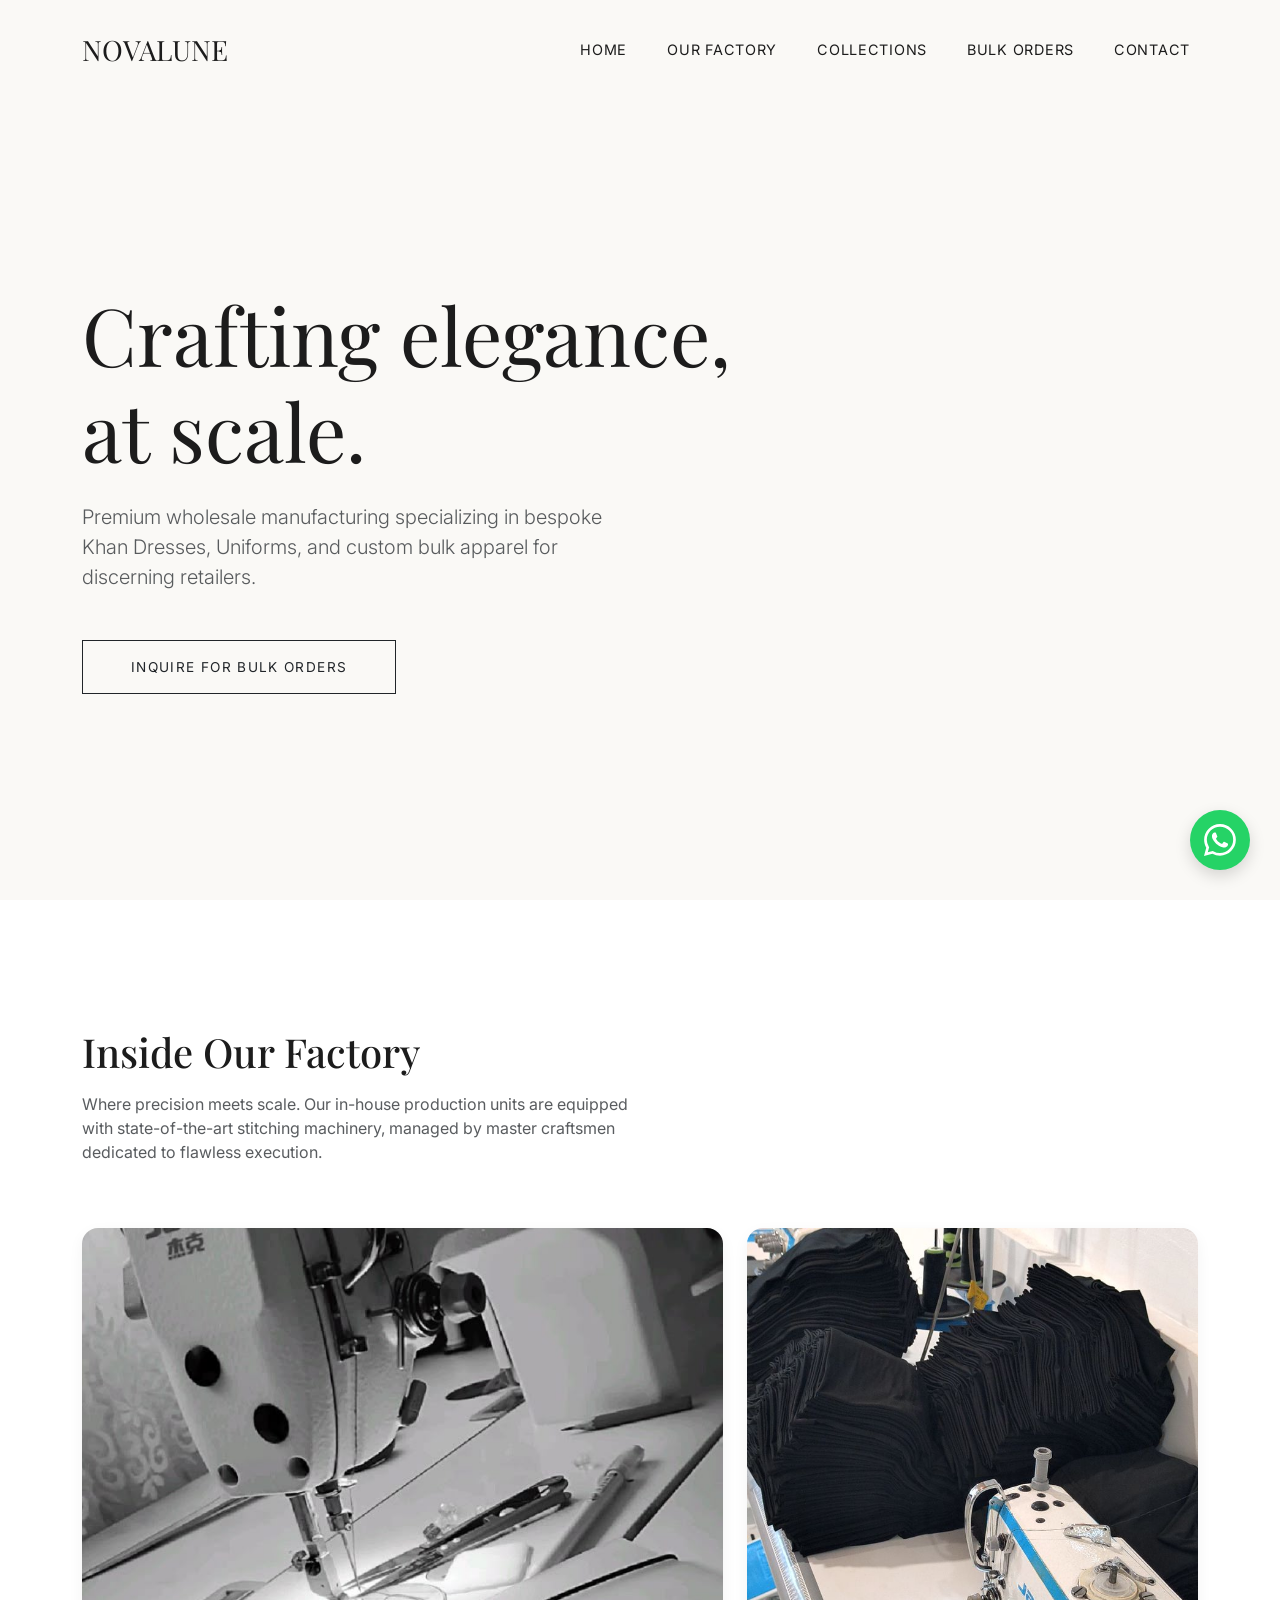
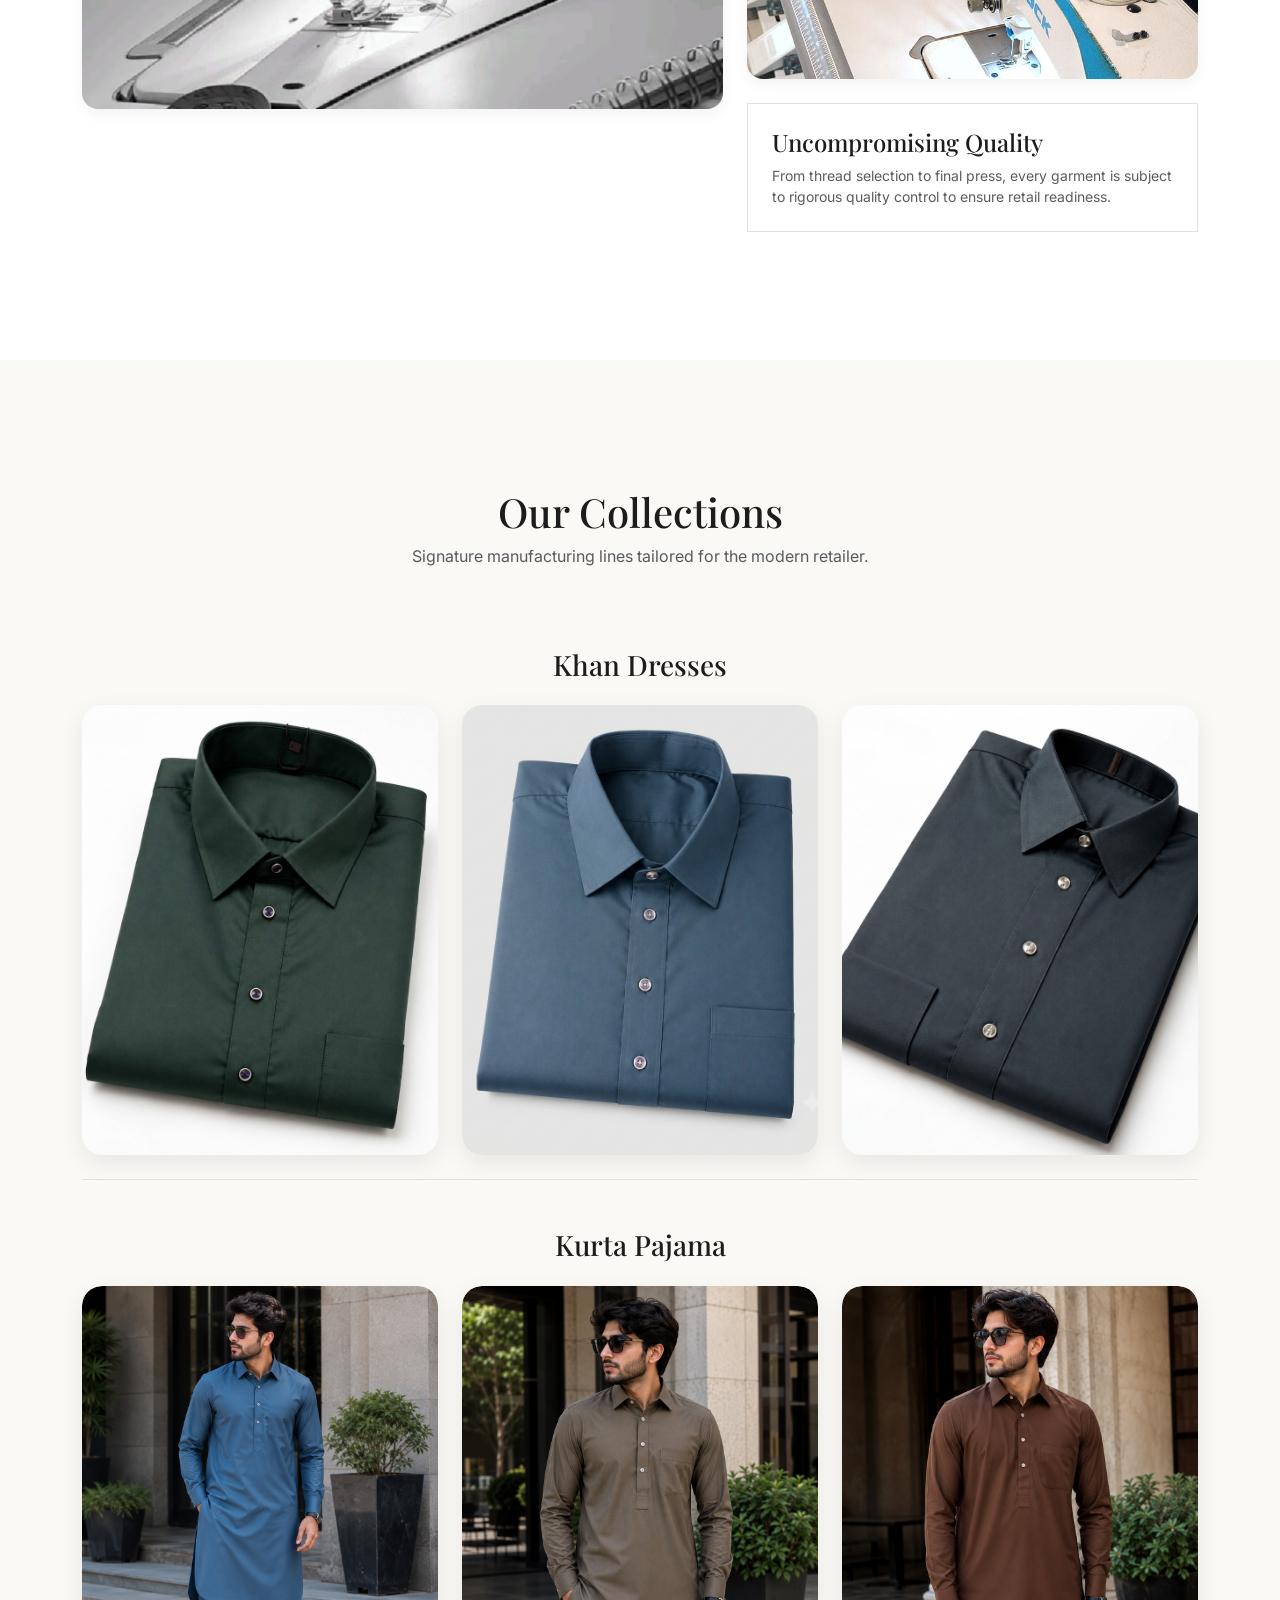
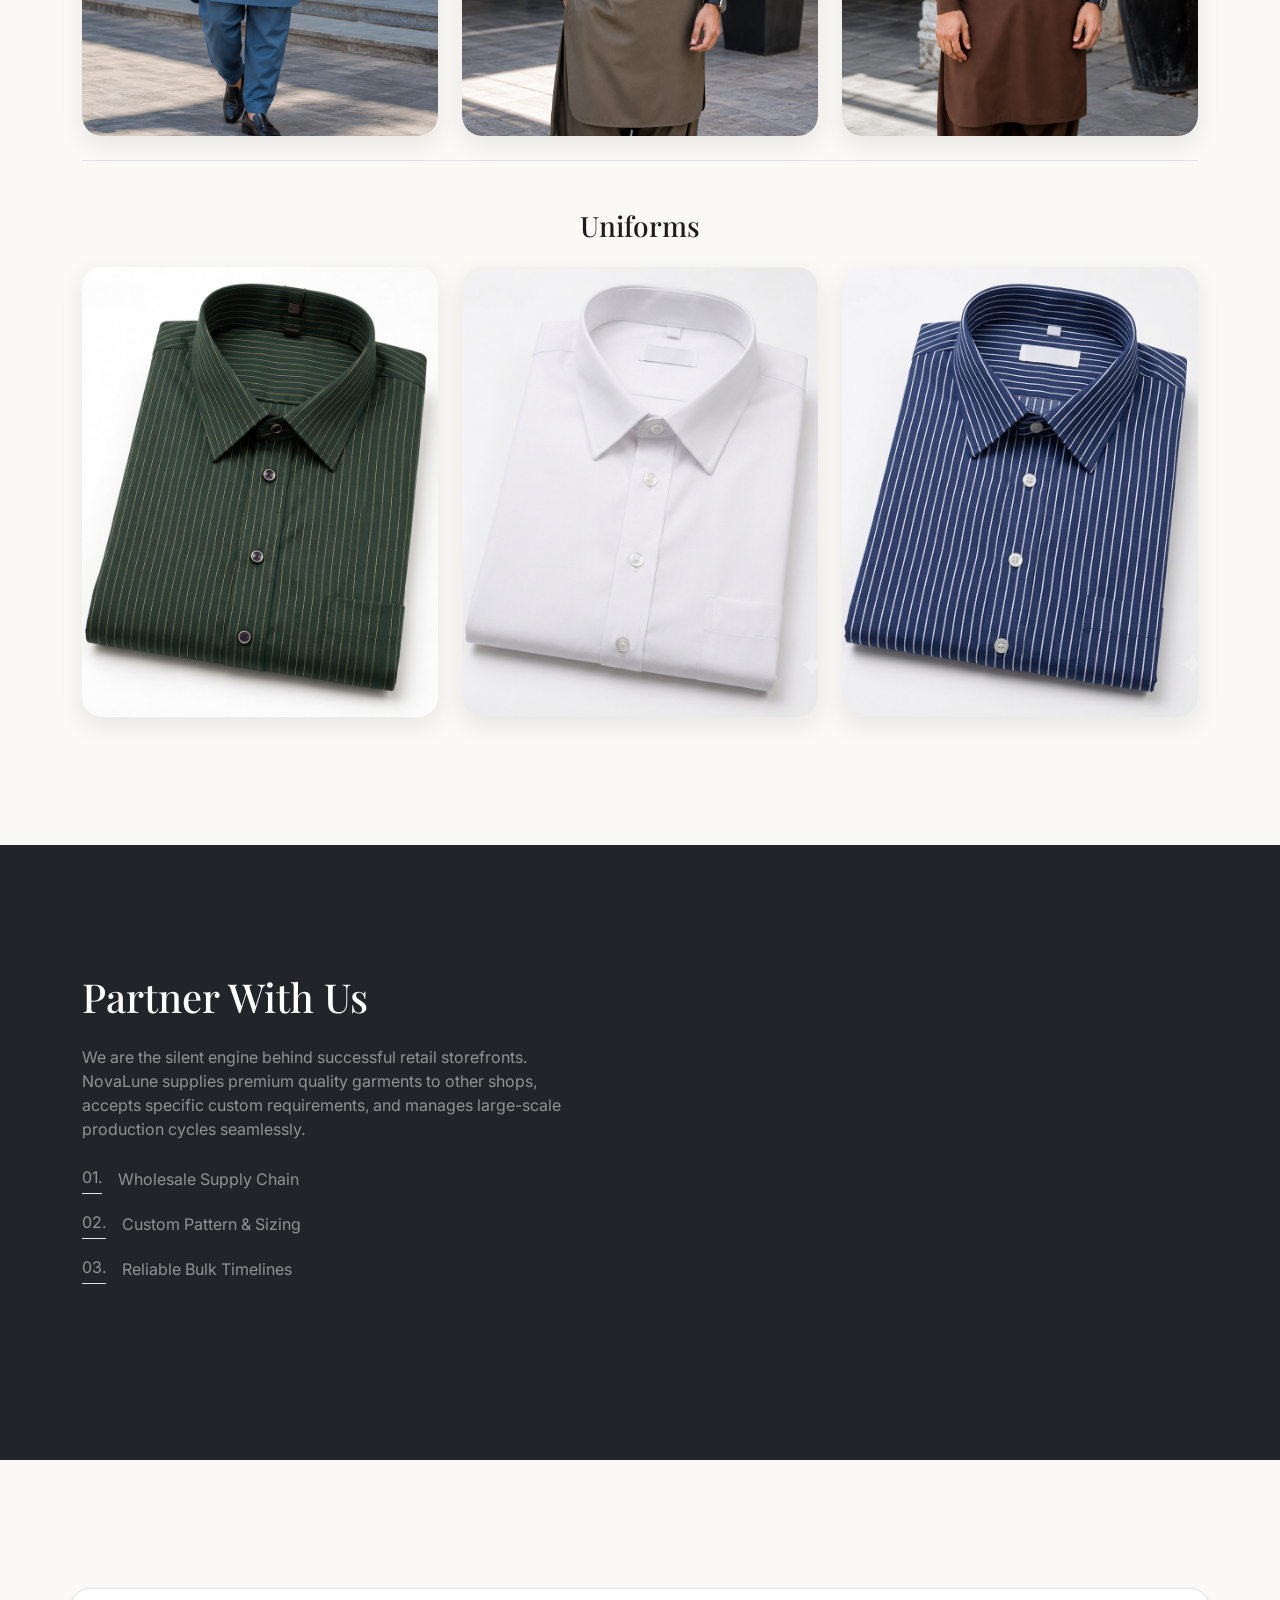
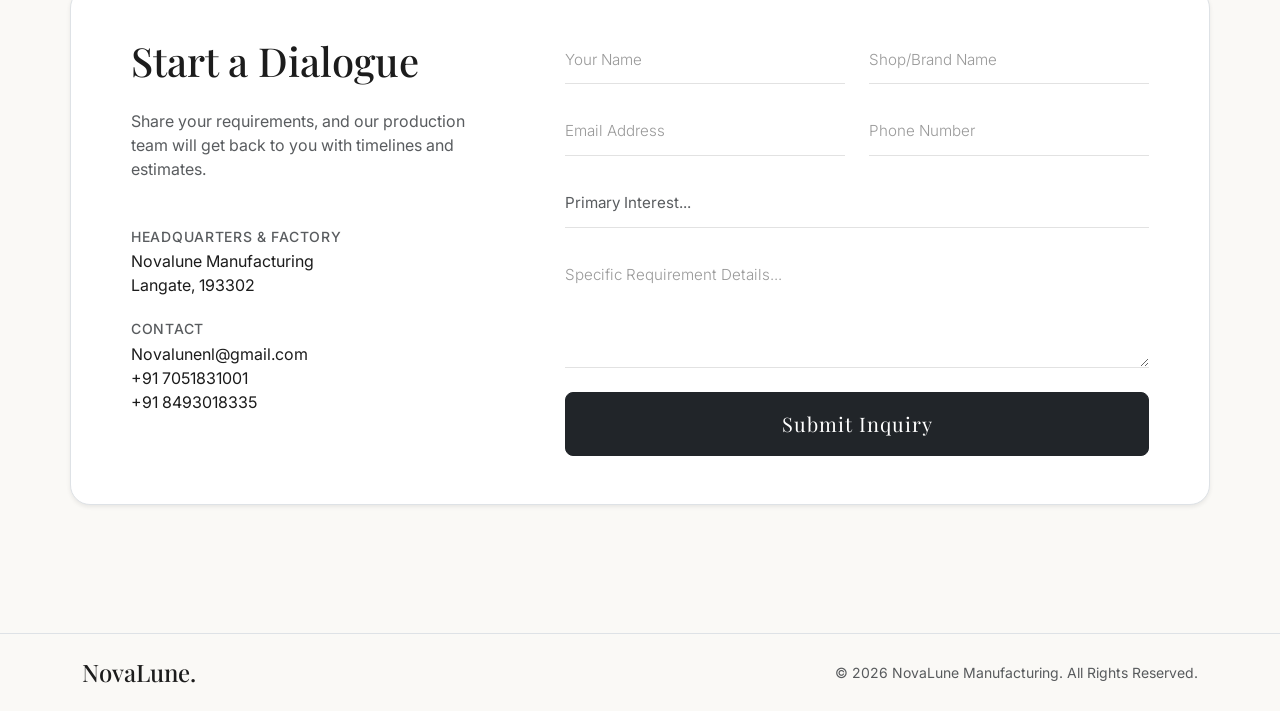
==== index.html @ 33d099e0 "novalune" ====
<!DOCTYPE html>
<html lang="en">
<head>
    <meta charset="UTF-8">
    <meta name="viewport" content="width=device-width, initial-scale=1.0">
    <title>NovaLune | Premium Wholesale Manufacturers</title>
    
    <!-- Google Fonts -->
    <link rel="preconnect" href="https://fonts.googleapis.com">
    <link rel="preconnect" href="https://fonts.gstatic.com" crossorigin>
    <link href="https://fonts.googleapis.com/css2?family=Inter:wght@300;400;500&family=Playfair+Display:ital,wght@0,400;0,600;1,400&display=swap" rel="stylesheet">
    
    <!-- Bootstrap 5 CSS -->
    <link href="https://cdn.jsdelivr.net/npm/bootstrap@5.3.2/dist/css/bootstrap.min.css" rel="stylesheet">
    
    <!-- Custom CSS -->
    <link rel="stylesheet" href="style.css">
</head>
<body data-bs-spy="scroll" data-bs-target="#mainNav" data-bs-offset="70">

    <!-- Navigation -->
    <nav id="mainNav" class="navbar navbar-expand-lg fixed-top transition-all">
        <div class="container">
            <a class="navbar-brand brand-font" href="#home">NOVALUNE</a>
            <button class="navbar-toggler border-0" type="button" data-bs-toggle="collapse" data-bs-target="#navbarContent" aria-controls="navbarContent" aria-expanded="false" aria-label="Toggle navigation">
                <span class="navbar-toggler-icon"></span>
            </button>
            <div class="collapse navbar-collapse" id="navbarContent">
                <ul class="navbar-nav ms-auto mb-2 mb-lg-0 nav-text">
                    <li class="nav-item"><a class="nav-link" href="#home">Home</a></li>
                    <li class="nav-item"><a class="nav-link" href="#factory">Our Factory</a></li>
                    <li class="nav-item"><a class="nav-link" href="#collections">Collections</a></li>
                    <li class="nav-item"><a class="nav-link" href="#b2b">Bulk Orders</a></li>
                    <li class="nav-item"><a class="nav-link" href="#contact">Contact</a></li>
                </ul>
            </div>
        </div>
    </nav>

    <!-- Hero Section -->
    <section id="home" class="hero-section d-flex align-items-center">
        <div class="container text-center text-md-start">
            <div class="row">
                <div class="col-lg-8 fade-in-up">
                    <h1 class="display-1 brand-font mb-4">Crafting elegance,<br>at scale.</h1>
                    <p class="lead mb-5 text-muted col-md-9">Premium wholesale manufacturing specializing in bespoke Khan Dresses, Uniforms, and custom bulk apparel for discerning retailers.</p>
                    <a href="#contact" class="btn btn-outline-dark btn-custom px-5 py-3 rounded-0">Inquire for Bulk Orders</a>
                </div>
            </div>
        </div>
    </section>

    <!-- Factory & Infrastructure -->
    <section id="factory" class="py-section bg-light-soft">
        <div class="container">
            <div class="row mb-5">
                <div class="col-lg-6">
                    <h2 class="brand-font h1">Inside Our Factory</h2>
                    <p class="text-muted mt-3">Where precision meets scale. Our in-house production units are equipped with state-of-the-art stitching machinery, managed by master craftsmen dedicated to flawless execution.</p>
                </div>
            </div>
            <div class="row g-4">
                <div class="col-md-7">
                    <div class="img-wrapper ratio ratio-4x3">
                        <img src="/images/mach2.jpg" alt="Stitching Machines">
                    </div>
                </div>
                <div class="col-md-5 d-flex flex-column justify-content-between">
                    <div class="img-wrapper ratio ratio-1x1 mb-4">
                        <img src="/images/mach3.jpg" alt="Fabric Details">
                    </div>
                    <div class="p-4 border">
                        <h4 class="brand-font">Uncompromising Quality</h4>
                        <p class="small text-muted mb-0">From thread selection to final press, every garment is subject to rigorous quality control to ensure retail readiness.</p>
                    </div>
                </div>
            </div>
        </div>
    </section>

    <!-- Collections Showcase -->
 <!-- Collections Showcase -->
    <section id="collections" class="py-section">
        <div class="container">
            <div class="text-center mb-5 pb-3">
                <h2 class="brand-font h1">Our Collections</h2>
                <p class="text-muted">Signature manufacturing lines tailored for the modern retailer.</p>
            </div>

            <!-- ==========================================
                 CATEGORY 1: KHAN DRESSES
                 ========================================== -->
            <div class="collection-category mb-5 pb-4 border-bottom">
                <h3 class="brand-font text-center mb-4">Khan Dresses</h3>
                
                <!-- DESKTOP VIEW -->
                <div class="row g-4 d-none d-md-flex">
                    <div class="col-lg-4 col-md-4">
                        <div class="collection-card position-relative">
                            <img src="images/coll1.jpg" class="img-fluid w-100" alt="Khan Dress 1">
                        </div>
                    </div>
                    <div class="col-lg-4 col-md-4">
                        <div class="collection-card position-relative">
                            <img src="images/coll2.jpg" class="img-fluid w-100" alt="Khan Dress 2">
                        </div>
                    </div>
                    <div class="col-lg-4 col-md-4">
                        <div class="collection-card position-relative">
                            <img src="images/coll3.jpg" class="img-fluid w-100" alt="Khan Dress 3">
                        </div>
                    </div>
                </div>

                <!-- MOBILE VIEW SLIDER (Unique ID: khanSlider) -->
                <div id="khanSlider" class="carousel slide d-md-none" data-bs-ride="carousel">
                    <div class="carousel-inner pb-4">
                        <div class="carousel-item active" data-bs-interval="3000">
                            <div class="collection-card position-relative mx-auto">
                                <img src="images/coll1.jpg" class="img-fluid w-100" alt="Khan Dress 1">
                            </div>
                        </div>
                        <div class="carousel-item" data-bs-interval="3000">
                            <div class="collection-card position-relative mx-auto">
                                <img src="images/coll2.jpg" class="img-fluid w-100" alt="Khan Dress 2">
                            </div>
                        </div>
                        <div class="carousel-item" data-bs-interval="3000">
                            <div class="collection-card position-relative mx-auto">
                                <img src="images/coll3.jpg" class="img-fluid w-100" alt="Khan Dress 3">
                            </div>
                        </div>
                    </div>
                    <button class="carousel-control-prev" type="button" data-bs-target="#khanSlider" data-bs-slide="prev">
                        <span class="carousel-control-prev-icon" aria-hidden="true" style="filter: invert(1);"></span>
                    </button>
                    <button class="carousel-control-next" type="button" data-bs-target="#khanSlider" data-bs-slide="next">
                        <span class="carousel-control-next-icon" aria-hidden="true" style="filter: invert(1);"></span>
                    </button>
                </div>
            </div>

            <!-- ==========================================
                 CATEGORY 2: KURTA PAJAMA
                 ========================================== -->
            <div class="collection-category mb-5 pb-4 border-bottom">
                <h3 class="brand-font text-center mb-4">Kurta Pajama</h3>
                
                <!-- DESKTOP VIEW -->
                <div class="row g-4 d-none d-md-flex">
                    <div class="col-lg-4 col-md-4">
                        <div class="collection-card position-relative">
                            <img src="images/paj1.jpg" class="img-fluid w-100" alt="Kurta Pajama 1">
                        </div>
                    </div>
                    <div class="col-lg-4 col-md-4">
                        <div class="collection-card position-relative">
                            <img src="images/paj2.jpg" class="img-fluid w-100" alt="Kurta Pajama 2">
                        </div>
                    </div>
                    <div class="col-lg-4 col-md-4">
                        <div class="collection-card position-relative">
                            <img src="images/paj3.jpg" class="img-fluid w-100" alt="Kurta Pajama 3">
                        </div>
                    </div>
                </div>

                <!-- MOBILE VIEW SLIDER (Unique ID: pajamaSlider) -->
                <div id="pajamaSlider" class="carousel slide d-md-none" data-bs-ride="carousel">
                    <div class="carousel-inner pb-4">
                        <div class="carousel-item active" data-bs-interval="3000">
                            <div class="collection-card position-relative mx-auto">
                                <img src="images/paj1.jpg" class="img-fluid w-100" alt="Kurta Pajama 1">
                            </div>
                        </div>
                        <div class="carousel-item" data-bs-interval="3000">
                            <div class="collection-card position-relative mx-auto">
                                <img src="images/paj2.jpg" class="img-fluid w-100" alt="Kurta Pajama 2">
                            </div>
                        </div>
                        <div class="carousel-item" data-bs-interval="3000">
                            <div class="collection-card position-relative mx-auto">
                                <img src="images/paj3.jpg" class="img-fluid w-100" alt="Kurta Pajama 3">
                            </div>
                        </div>
                    </div>
                    <button class="carousel-control-prev" type="button" data-bs-target="#pajamaSlider" data-bs-slide="prev">
                        <span class="carousel-control-prev-icon" aria-hidden="true" style="filter: invert(1);"></span>
                    </button>
                    <button class="carousel-control-next" type="button" data-bs-target="#pajamaSlider" data-bs-slide="next">
                        <span class="carousel-control-next-icon" aria-hidden="true" style="filter: invert(1);"></span>
                    </button>
                </div>
            </div>

            <!-- ==========================================
                 CATEGORY 3: UNIFORMS
                 ========================================== -->
            <div class="collection-category">
                <h3 class="brand-font text-center mb-4">Uniforms</h3>
                
                <!-- DESKTOP VIEW -->
                <div class="row g-4 d-none d-md-flex">
                    <div class="col-lg-4 col-md-4">
                        <div class="collection-card position-relative">
                            <img src="images/uni1.jpg" class="img-fluid w-100" alt="Uniform 1">
                        </div>
                    </div>
                    <div class="col-lg-4 col-md-4">
                        <div class="collection-card position-relative">
                            <img src="images/uni2.jpg" class="img-fluid w-100" alt="Uniform 2">
                        </div>
                    </div>
                    <div class="col-lg-4 col-md-4">
                        <div class="collection-card position-relative">
                            <img src="images/uni3.jpg" class="img-fluid w-100" alt="Uniform 3">
                        </div>
                    </div>
                </div>

                <!-- MOBILE VIEW SLIDER (Unique ID: uniformSlider) -->
                <div id="uniformSlider" class="carousel slide d-md-none" data-bs-ride="carousel">
                    <div class="carousel-inner pb-4">
                        <div class="carousel-item active" data-bs-interval="3000">
                            <div class="collection-card position-relative mx-auto">
                                <img src="images/uni1.jpg" class="img-fluid w-100" alt="Uniform 1">
                            </div>
                        </div>
                        <div class="carousel-item" data-bs-interval="3000">
                            <div class="collection-card position-relative mx-auto">
                                <img src="images/uni2.jpg" class="img-fluid w-100" alt="Uniform 2">
                            </div>
                        </div>
                        <div class="carousel-item" data-bs-interval="3000">
                            <div class="collection-card position-relative mx-auto">
                                <img src="images/uni3.jpg" class="img-fluid w-100" alt="Uniform 3">
                            </div>
                        </div>
                    </div>
                    <button class="carousel-control-prev" type="button" data-bs-target="#uniformSlider" data-bs-slide="prev">
                        <span class="carousel-control-prev-icon" aria-hidden="true" style="filter: invert(1);"></span>
                    </button>
                    <button class="carousel-control-next" type="button" data-bs-target="#uniformSlider" data-bs-slide="next">
                        <span class="carousel-control-next-icon" aria-hidden="true" style="filter: invert(1);"></span>
                    </button>
                </div>
            </div>

        </div>
    </section>
    <!-- B2B Feature -->
    <section id="b2b" class="py-section bg-dark text-white">
        <div class="container">
            <div class="row align-items-center">
                <div class="col-lg-6 mb-4 mb-lg-0 pe-lg-5">
                    <h2 class="brand-font h1 mb-4">Partner With Us</h2>
                    <p class="mb-4 text-white-50 font-weight-light">We are the silent engine behind successful retail storefronts. NovaLune supplies premium quality garments to other shops, accepts specific custom requirements, and manages large-scale production cycles seamlessly.</p>
                    <ul class="list-unstyled mb-5 text-white-50">
                        <li class="mb-3 d-flex align-items-center"><span class="me-3 border-bottom pb-1">01.</span> Wholesale Supply Chain</li>
                        <li class="mb-3 d-flex align-items-center"><span class="me-3 border-bottom pb-1">02.</span> Custom Pattern & Sizing</li>
                        <li class="mb-3 d-flex align-items-center"><span class="me-3 border-bottom pb-1">03.</span> Reliable Bulk Timelines</li>
                    </ul>
                </div>
             
            </div>
        </div>
    </section>

    <!-- Contact & Form Section -->
   <section id="contact" class="py-section">
        <div class="container">
            <div class="row border p-4 p-md-5 bg-white shadow-sm" style="border-radius: 20px;">
                <div class="col-lg-5 mb-5 mb-lg-0 pe-lg-5">
                    <h2 class="brand-font h1 mb-4">Start a Dialogue</h2>
                    <p class="text-muted mb-5">Share your requirements, and our production team will get back to you with timelines and estimates.</p>
                    
                    <div class="mb-4">
                        <h6 class="text-uppercase tracking-wide text-muted mb-1 small">Headquarters & Factory</h6>
                        <p>Novalune Manufacturing<br>Langate, 193302</p>
                    </div>
                    <div>
                        <h6 class="text-uppercase tracking-wide text-muted mb-1 small">Contact</h6>
                        <p>Novalunenl@gmail.com<br>+91 7051831001 <br>+91 8493018335</p>
                    </div>
                </div>
                
                <div class="col-lg-7">
                    <form action="https://formspree.io/f/xkoleppn" method="POST" id="inquiryForm" class="editorial-form">
                        <div class="row g-4">
                            <div class="col-md-6">
                                <input type="text" name="contact_name" class="form-control minimal-input" placeholder="Your Name" required>
                            </div>
                            <div class="col-md-6">
                                <input type="text" name="shop_name" class="form-control minimal-input" placeholder="Shop/Brand Name" required>
                            </div>
                            <div class="col-md-6">
                                <input type="email" name="email" class="form-control minimal-input" placeholder="Email Address" required>
                            </div>
                            <div class="col-md-6">
                                <input type="tel" name="phone" class="form-control minimal-input" placeholder="Phone Number" required>
                            </div>
                            <div class="col-12">
                                <select name="interest_category" class="form-control minimal-input text-muted" required>
                                    <option value="" disabled selected>Primary Interest...</option>
                                    <option value="khan_dresses">Khan Dresses</option>
                                    <option value="uniforms">Uniforms</option>
                                    <option value="custom_bulk">Custom Bulk Orders</option>
                                </select>
                            </div>
                            <div class="col-12">
                                <textarea name="requirement_details" class="form-control minimal-input" rows="4" placeholder="Specific Requirement Details..." required></textarea>
                            </div>
                            <div class="col-12 mt-4">
                                <button type="submit" class="btn btn-dark w-100 py-3 rounded-0 brand-font fs-5 tracking-wide" style="border-radius: 8px !important;">Submit Inquiry</button>
                            </div>
                        </div>
                    </form>
                </div>
            </div>
        </div>
    </section>
    <!-- Footer -->
    <footer class="py-4 border-top">
        <div class="container text-center d-flex flex-column flex-md-row justify-content-between align-items-center">
            <span class="brand-font h4 mb-0">NovaLune.</span>
            <small class="text-muted mt-3 mt-md-0">&copy; 2026 NovaLune Manufacturing. All Rights Reserved.</small>
        </div>
    </footer>

    <!-- Bootstrap & JS -->
    <script src="https://cdn.jsdelivr.net/npm/bootstrap@5.3.2/dist/js/bootstrap.bundle.min.js"></script>
    <script src="script.js"></script>
    <!-- Floating WhatsApp Button -->
    <a href="https://wa.me/917051831001?text=Hello%20NovaLune!%20I%20have%20an%20inquiry%20regarding%20bulk%20orders." class="whatsapp-float" target="_blank" rel="noopener noreferrer" aria-label="Chat on WhatsApp">
        <!-- SVG Code for WhatsApp Icon -->
        <svg xmlns="http://www.w3.org/2000/svg" width="32" height="32" fill="currentColor" viewBox="0 0 16 16">
            <path d="M13.601 2.326A7.85 7.85 0 0 0 7.994 0C3.627 0 .068 3.558.064 7.926c0 1.399.366 2.76 1.057 3.965L0 16l4.204-1.102a7.9 7.9 0 0 0 3.79.965h.004c4.368 0 7.926-3.558 7.93-7.93A7.9 7.9 0 0 0 13.6 2.326zM7.994 14.521a6.6 6.6 0 0 1-3.356-.92l-.24-.144-2.494.654.666-2.433-.156-.251a6.56 6.56 0 0 1-1.007-3.505c0-3.626 2.957-6.584 6.591-6.584a6.56 6.56 0 0 1 4.66 1.931 6.56 6.56 0 0 1 1.928 4.66c-.004 3.639-2.961 6.592-6.592 6.592m3.615-4.934c-.197-.099-1.17-.578-1.353-.646-.182-.065-.315-.099-.445.099-.133.197-.513.646-.627.775-.114.133-.232.148-.43.05-.197-.1-.836-.308-1.592-.985-.59-.525-.985-1.175-1.103-1.372-.114-.198-.011-.304.088-.403.087-.088.197-.232.296-.346.1-.114.133-.198.198-.33.065-.134.034-.248-.015-.347-.05-.099-.445-1.076-.612-1.47-.16-.389-.323-.335-.445-.34-.114-.007-.247-.007-.38-.007a.73.73 0 0 0-.529.247c-.182.198-.691.677-.691 1.654s.71 1.916.81 2.049c.098.133 1.394 2.132 3.383 2.992.47.205.84.326 1.129.418.475.152.904.129 1.246.08.38-.058 1.171-.48 1.338-.943.164-.464.164-.86.114-.943-.049-.084-.182-.133-.38-.232"/>
        </svg>
    </a>
</body>
</html>
---- style.css ----
/* Color Palette & Variables */
:root {
    --bg-primary: #FAF9F6; /* Soft off-white */
    --text-primary: #1C1C1C;
    --text-muted: #6B6B6B;
    --border-color: #E2E2E2;
}

/* Global Resets & Typography */
body {
    font-family: 'Inter', sans-serif;
    background-color: var(--bg-primary);
    color: var(--text-primary);
    -webkit-font-smoothing: antialiased;
}

.brand-font {
    font-family: 'Playfair Display', serif;
}

.py-section {
    padding-top: 8rem;
    padding-bottom: 8rem;
}

.bg-light-soft {
    background-color: #ffffff;
}

.tracking-wide {
    letter-spacing: 0.05em;
}

/* Navigation - Glassmorphism Effect */
.navbar {
    padding: 1.5rem 0;
    background: transparent;
    transition: all 0.4s ease-in-out;
}

.navbar.scrolled {
    background: rgba(250, 249, 246, 0.85);
    backdrop-filter: blur(12px);
    -webkit-backdrop-filter: blur(12px);
    padding: 1rem 0;
    border-bottom: 1px solid rgba(0,0,0,0.05);
}

.navbar-brand {
    font-size: 1.75rem;
    color: var(--text-primary) !important;
}

.nav-link {
    color: var(--text-primary) !important;
    font-size: 0.9rem;
    text-transform: uppercase;
    letter-spacing: 0.05em;
    margin-left: 1.5rem;
    transition: opacity 0.3s ease;
}

.nav-link:hover {
    opacity: 0.6;
}

/* Hero Section */
.hero-section {
    min-height: 100vh;
    padding-top: 80px;
    background: linear-gradient(rgba(250, 249, 246, 0.9), rgba(250, 249, 246, 0.9)), url('https://images.unsplash.com/photo-1441984904996-e0b6ba687e04?q=80&w=2000&auto=format&fit=crop') no-repeat center center;
    background-size: cover;
}

.btn-custom {
    border-width: 1px;
    text-transform: uppercase;
    letter-spacing: 0.1em;
    font-size: 0.85rem;
    transition: all 0.3s ease;
}

.btn-custom:hover {
    background-color: var(--text-primary);
    color: #fff;
}

/* Image Enhancements */
.img-wrapper {
    overflow: hidden;
}

.grayscale-hover {
    filter: grayscale(30%);
    transition: transform 0.8s ease, filter 0.8s ease;
}

.img-wrapper:hover .grayscale-hover {
    transform: scale(1.05);
    filter: grayscale(0%);
}

/* Collection Gallery */
.collection-card {
    height: 400px;
    cursor: pointer;
}

.collection-card img {
    height: 100%;
    object-fit: cover;
    transition: transform 0.6s ease;
}

.collection-overlay {
    position: absolute;
    top: 0;
    left: 0;
    right: 0;
    bottom: 0;
    background: rgba(28, 28, 28, 0.4);
    opacity: 0;
    transition: all 0.4s ease;
}

.collection-card:hover img {
    transform: scale(1.08);
}

.collection-card:hover .collection-overlay {
    opacity: 1;
    background: rgba(28, 28, 28, 0.7);
}

.collection-overlay h3 {
    transform: translateY(20px);
    transition: transform 0.4s ease;
}

.collection-card:hover h3 {
    transform: translateY(0);
}

/* Editorial Form Design */
.editorial-form .minimal-input {
    background: transparent;
    border: none;
    border-bottom: 1px solid var(--border-color);
    border-radius: 0;
    padding: 0.75rem 0;
    font-size: 0.95rem;
    box-shadow: none !important;
    transition: border-color 0.3s ease;
}

.editorial-form .minimal-input:focus {
    border-color: var(--text-primary);
}

.editorial-form .minimal-input::placeholder {
    color: #999;
    font-weight: 300;
}

/* Responsive Fixes */
@media (max-width: 991px) {
    .navbar { background: var(--bg-primary); }
    .nav-link { margin-left: 0; padding: 0.75rem 0; }
    .hero-section h1 { font-size: 3rem; }
}
/* =========================================
   STYLISH IMAGE BOXES & BORDER RADIUS
   ========================================= */

/* Collections Card Styling */
.collection-card {
    border-radius: 20px !important; /* Premium rounded edges */
    overflow: hidden;
    box-shadow: 0 8px 24px rgba(0,0,0,0.08); /* Soft shadow */
    height: 450px; /* Fixed height so all images look identical */
}

.collection-card img {
    height: 100%;
    width: 100%;
    object-fit: cover; /* Ensures image doesn't stretch, it crops beautifully */
    border-radius: 20px !important;
}

.collection-overlay {
    border-radius: 20px !important;
}

/* B2B / Partner With Us Image Fix */
#b2b img {
    border-radius: 20px;
    height: 450px; /* Restrict height so it matches collection boxes */
    width: 100%;
    object-fit: cover; /* Prevents awkward stretching */
    box-shadow: 0 10px 30px rgba(0,0,0,0.4); /* Deep shadow for dark background */
}

/* =========================================
   MOBILE RESPONSIVENESS ADJUSTMENTS
   ========================================= */
@media (max-width: 768px) {
    /* Make the images slightly smaller on mobile for better fit */
    .collection-card {
        height: 380px; 
        width: 90%; /* Leaves a small margin on sides */
    }
    
    #b2b img {
        height: 300px; /* Shorter on mobile so text is easily readable */
        margin-top: 2rem;
    }

    /* Fix Carousel Arrows placement */
    .carousel-control-prev {
        left: -15px;
    }
    .carousel-control-next {
        right: -15px;
    }
}
/* =========================================
   FACTORY IMAGES FIX (Prevent Shrinking)
   ========================================= */

#factory .img-wrapper {
    border-radius: 16px; /* Halka sa stylish curve */
    overflow: hidden;
    box-shadow: 0 5px 15px rgba(0,0,0,0.05); /* Soft shadow */
}

/* Yeh line image ko pichakne (squish) hone se rokegi */
#factory .img-wrapper img {
    object-fit: cover !important; 
    width: 100% !important;
    height: 100% !important;
}

/* Mobile par factory images ka size set karne ke liye */
@media (max-width: 768px) {
    #factory .ratio-4x3, 
    #factory .ratio-1x1 {
        --bs-aspect-ratio: 80% !important; /* Mobile par perfect height */
        margin-bottom: 15px; /* Dono images ke beech gap */
    }
}
/* =========================================
   FLOATING WHATSAPP BUTTON
   ========================================= */

.whatsapp-float {
    position: fixed;
    width: 60px;
    height: 60px;
    bottom: 30px;
    right: 30px;
    background-color: #25D366; /* WhatsApp Official Green */
    color: #FFF;
    border-radius: 50%; /* Perfect Circle */
    box-shadow: 0 6px 16px rgba(0,0,0,0.15); /* Soft premium shadow */
    z-index: 1000; /* Ensures it stays on top of everything */
    display: flex;
    align-items: center;
    justify-content: center;
    transition: transform 0.3s ease, box-shadow 0.3s ease, background-color 0.3s ease;
}

.whatsapp-float:hover {
    transform: scale(1.1) translateY(-5px); /* Bounces slightly up when hovered */
    box-shadow: 0 10px 20px rgba(37, 211, 102, 0.4); /* Glow effect */
    color: #FFF;
}

/* Mobile Adjustments */
@media (max-width: 768px) {
    .whatsapp-float {
        width: 55px;
        height: 55px;
        bottom: 20px;
        right: 20px;
    }
    
    .whatsapp-float svg {
        width: 28px;
        height: 28px;
    }
}
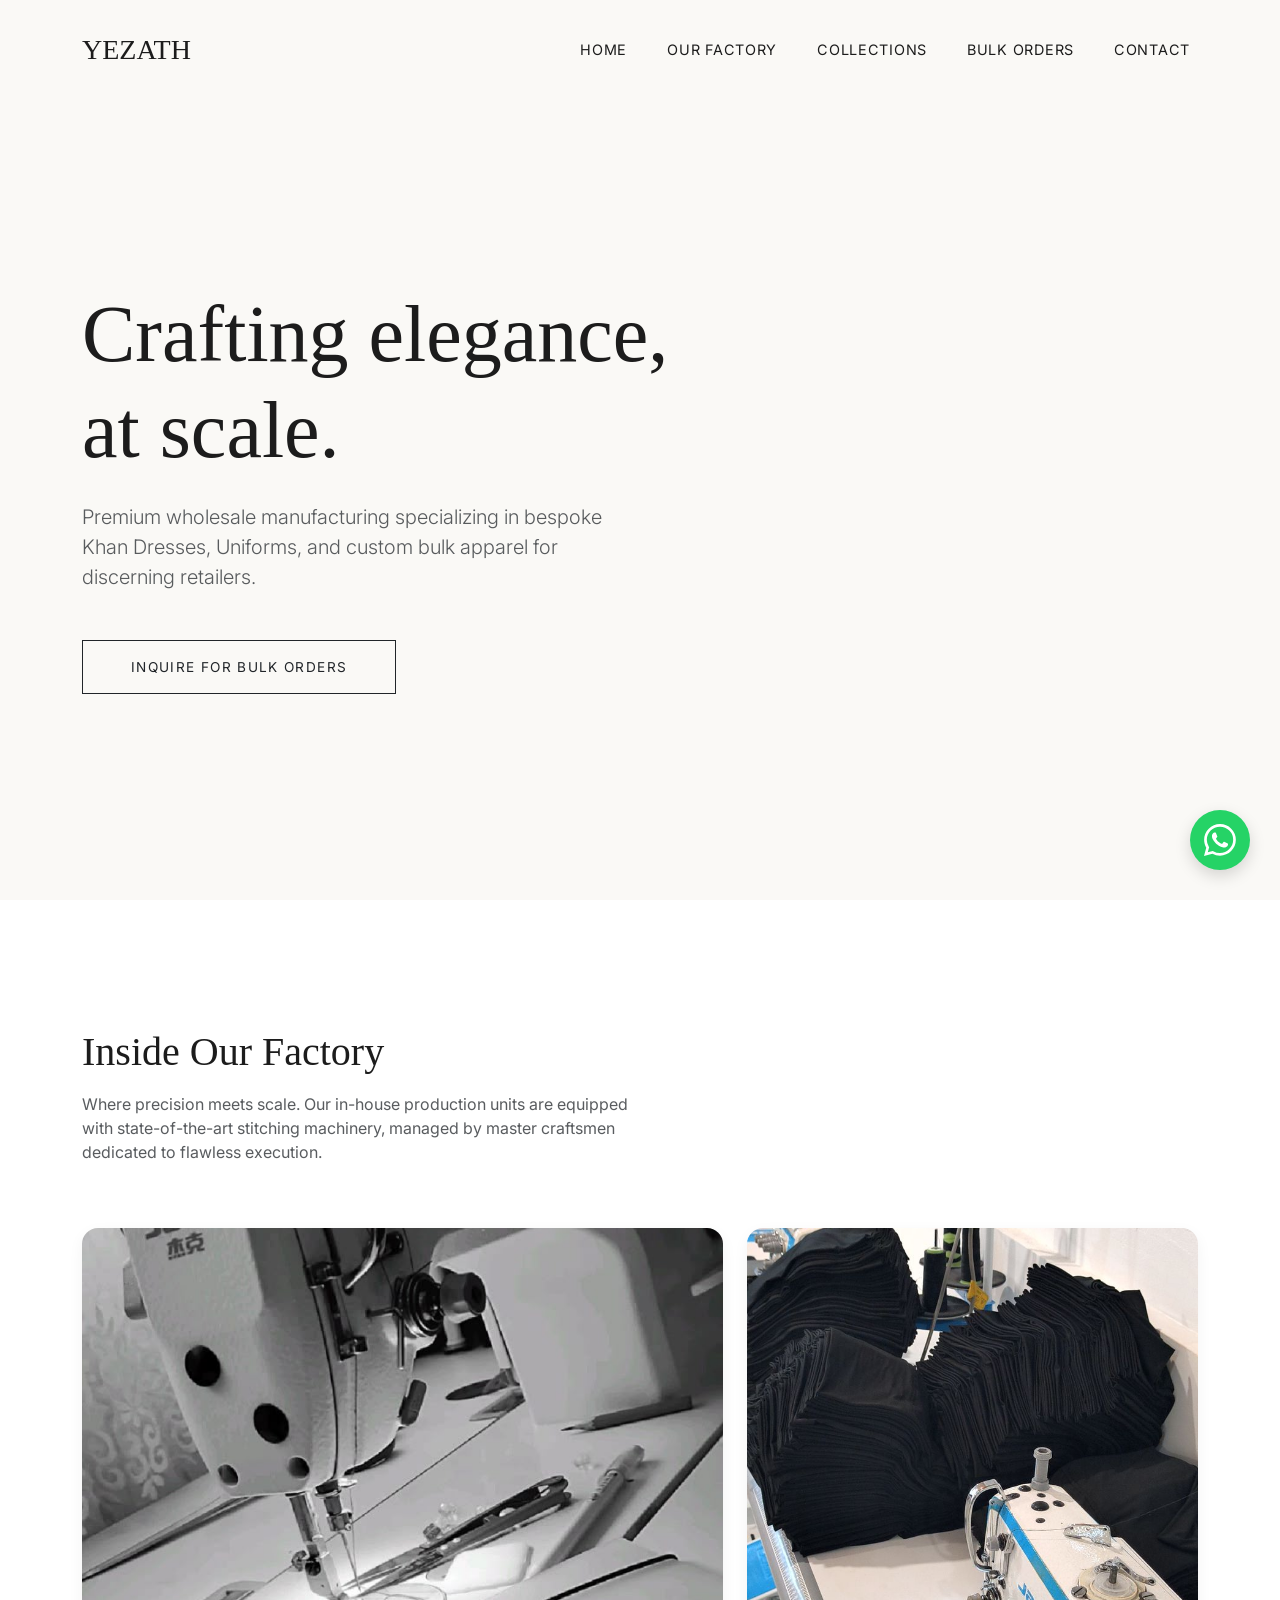
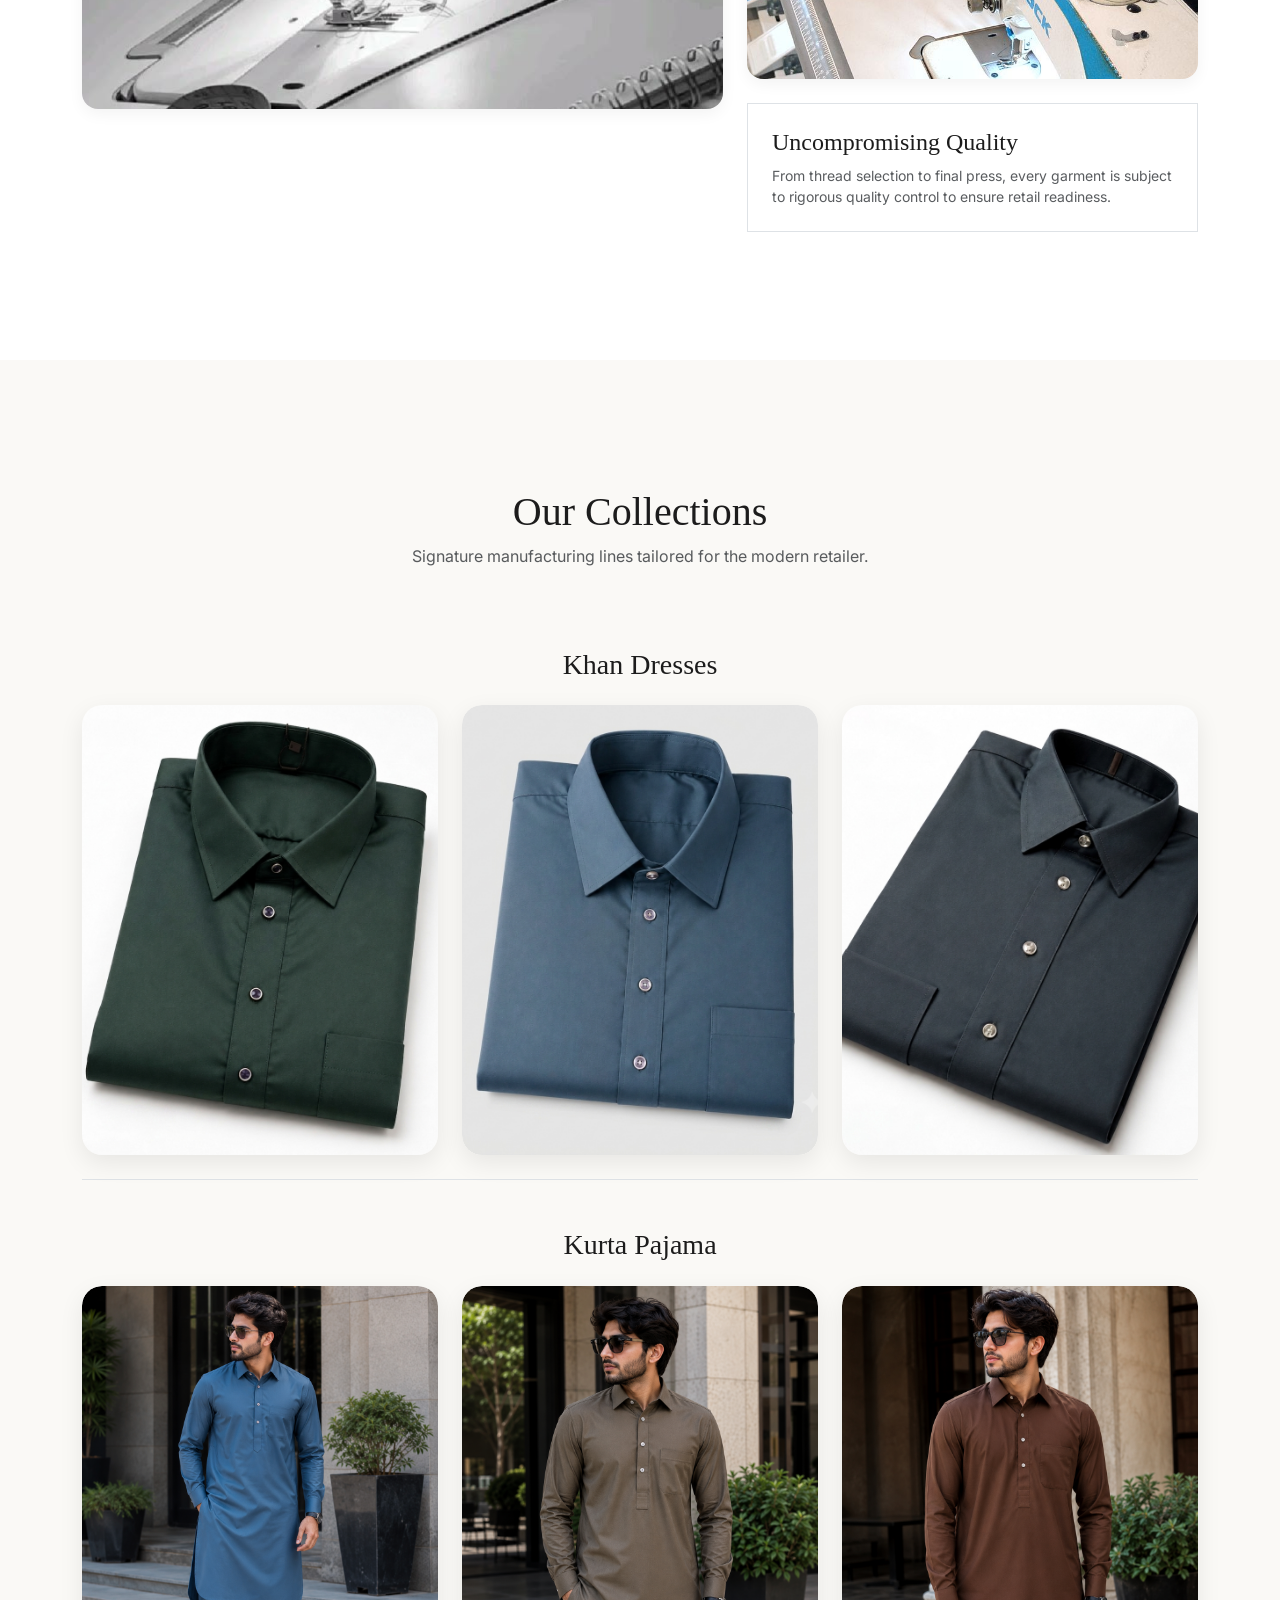
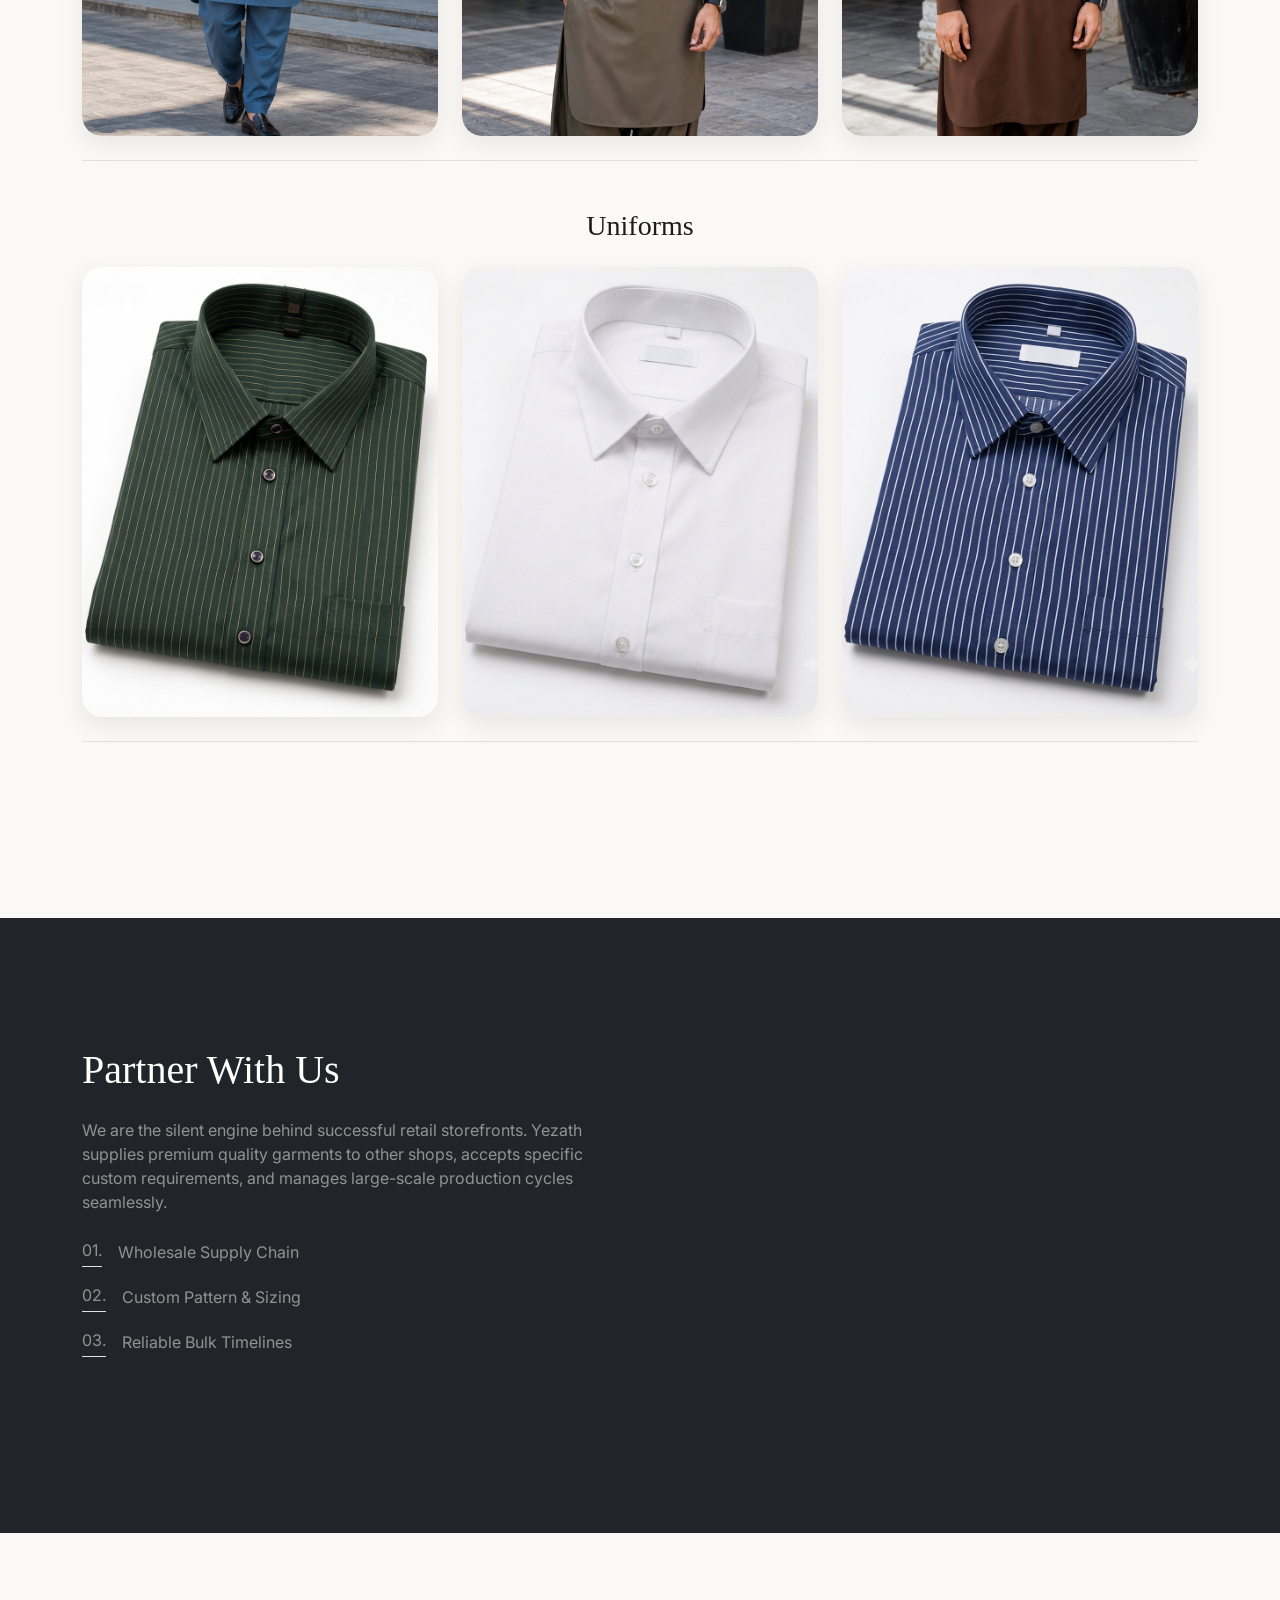
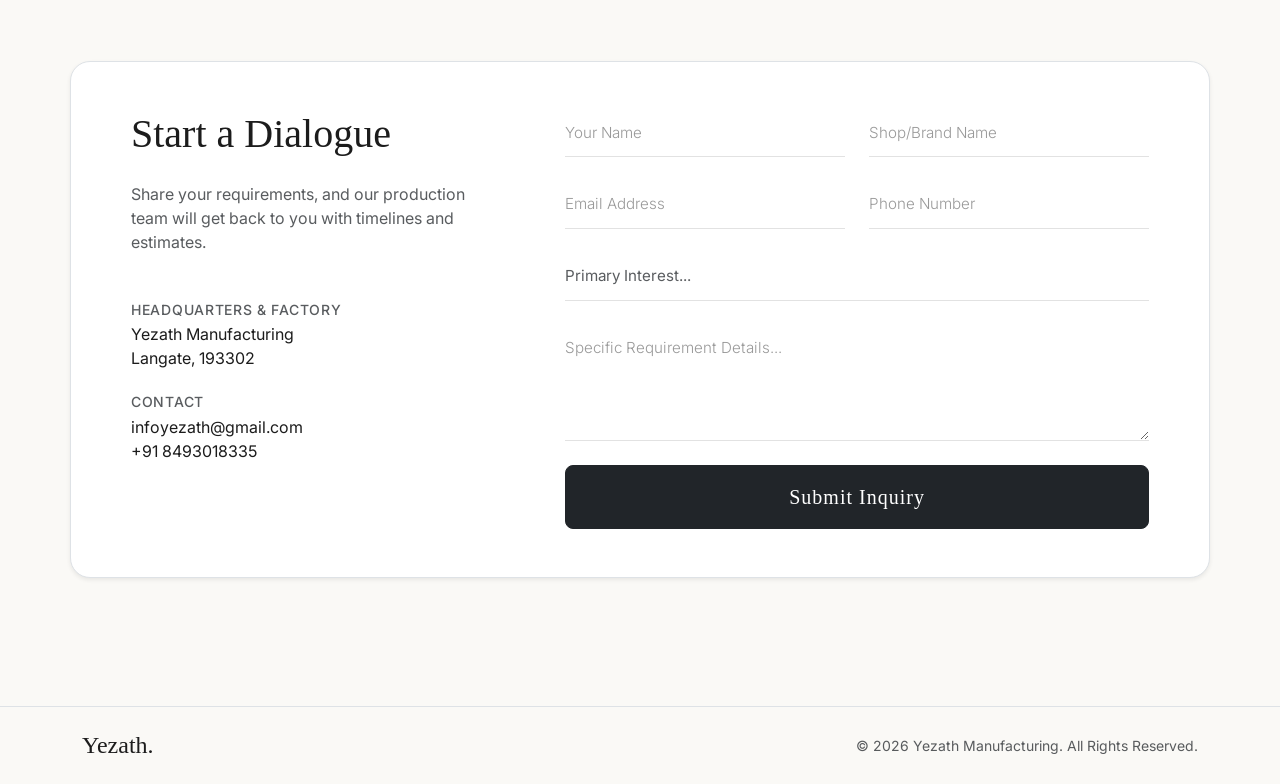
==== commit f82735ec: "Update index.html" ====
--- a/index.html
+++ b/index.html
@@ -3,26 +3,62 @@
 <head>
     <meta charset="UTF-8">
     <meta name="viewport" content="width=device-width, initial-scale=1.0">
-    <title>NovaLune | Premium Wholesale Manufacturers</title>
-    
-    <!-- Google Fonts -->
+    <title>Yezath | Apparel Manufacturer & Wholesale Supplier</title>
+    <meta name="description" content="Yezath is a B2B clothing manufacturer and wholesale supplier. We supply premium Khan Dresses, Kurta Pajama, and Uniforms directly to retail stores and brand outlets in Kashmir.">
+    <meta name="keywords" content="Wholesale clothing manufacturer, Khan Dress wholesale supplier, Uniform manufacturers Kashmir, Apparel factory Langate, B2B garment distribution Kupwara Baramulla, Yezath manufacturing">
+    <meta name="robots" content="index, follow">
+    <link rel="canonical" href="https://yezath.netlify.app/">
+    <meta property="og:type" content="website">
+    <meta property="og:url" content="https://yezath.netlify.app/">
+    <meta property="og:title" content="Yezath | Premium Wholesale Apparel Manufacturer">
+    <meta property="og:description" content="Crafting elegance at scale. Custom bulk production and store supply for Khan Dresses, Kurta Pajama, and Uniforms.">
+    <meta property="og:image" content="https://yezath.netlify.app/images/mach2.jpg">
+    <meta name="twitter:card" content="summary_large_image">
+    <meta name="twitter:title" content="Yezath | Wholesale Apparel & Store Supply">
+    <meta name="twitter:description" content="Custom B2B apparel production, Khan Dresses, and Uniform manufacturing. Inquire for bulk orders.">
+    <meta name="twitter:image" content="https://yezath.netlify.app/images/mach2.jpg">
     <link rel="preconnect" href="https://fonts.googleapis.com">
     <link rel="preconnect" href="https://fonts.gstatic.com" crossorigin>
-    <link href="https://fonts.googleapis.com/css2?family=Inter:wght@300;400;500&family=Playfair+Display:ital,wght@0,400;0,600;1,400&display=swap" rel="stylesheet">
-    
-    <!-- Bootstrap 5 CSS -->
+    <link href="https://fonts.googleapis.com/css2?family=Cinzel+Decorative:wght@700&family=Inter:wght@300;400;500&display=swap" rel="stylesheet">
     <link href="https://cdn.jsdelivr.net/npm/bootstrap@5.3.2/dist/css/bootstrap.min.css" rel="stylesheet">
-    
-    <!-- Custom CSS -->
     <link rel="stylesheet" href="style.css">
+    <style>
+        .page-link { color: #1a1a2e; border-color: #dee2e6; }
+        .page-item.active .page-link { background-color: #9f895b; border-color: #9f895b; color: #fff; }
+        .page-link:hover { background-color: #f0f2f5; color: #9f895b; }
+        .carousel-indicators { position: relative; margin-top: 16px; }
+    </style>
+    <script type="application/ld+json">
+    {
+      "@context": "https://schema.org",
+      "@graph": [
+        {
+          "@type": ["WholesaleStore","ClothingStore"],
+          "@id": "https://yezath.netlify.app/#organization",
+          "name": "Yezath Manufacturing",
+          "url": "https://yezath.netlify.app/",
+          "image": "https://yezath.netlify.app/images/mach2.jpg",
+          "telephone": "+918493018335",
+          "email": "infoyezath@gmail.com",
+          "address": {"@type":"PostalAddress","streetAddress":"Langate","addressLocality":"Langate","addressRegion":"Kashmir","postalCode":"193302","addressCountry":"IN"},
+          "areaServed": ["Kashmir","Kupwara","Baramulla","Srinagar","India"]
+        },
+        {
+          "@type": "WebSite",
+          "@id": "https://yezath.netlify.app/#website",
+          "url": "https://yezath.netlify.app/",
+          "name": "Yezath | B2B Wholesale Apparel"
+        }
+      ]
+    }
+    </script>
 </head>
 <body data-bs-spy="scroll" data-bs-target="#mainNav" data-bs-offset="70">
 
-    <!-- Navigation -->
     <nav id="mainNav" class="navbar navbar-expand-lg fixed-top transition-all">
         <div class="container">
-            <a class="navbar-brand brand-font" href="#home">NOVALUNE</a>
-            <button class="navbar-toggler border-0" type="button" data-bs-toggle="collapse" data-bs-target="#navbarContent" aria-controls="navbarContent" aria-expanded="false" aria-label="Toggle navigation">
+            <a class="navbar-brand brand-font" href="#home">YEZATH</a>
+            <button class="navbar-toggler border-0" type="button" data-bs-toggle="collapse" data-bs-target="#navbarContent">
                 <span class="navbar-toggler-icon"></span>
             </button>
             <div class="collapse navbar-collapse" id="navbarContent">
@@ -37,7 +73,6 @@
         </div>
     </nav>
 
-    <!-- Hero Section -->
     <section id="home" class="hero-section d-flex align-items-center">
         <div class="container text-center text-md-start">
             <div class="row">
@@ -50,7 +85,6 @@
         </div>
     </section>
 
-    <!-- Factory & Infrastructure -->
     <section id="factory" class="py-section bg-light-soft">
         <div class="container">
             <div class="row mb-5">
@@ -62,12 +96,12 @@
             <div class="row g-4">
                 <div class="col-md-7">
                     <div class="img-wrapper ratio ratio-4x3">
-                        <img src="/images/mach2.jpg" alt="Stitching Machines">
+                        <img src="images/mach2.jpg" alt="Stitching Machines">
                     </div>
                 </div>
                 <div class="col-md-5 d-flex flex-column justify-content-between">
                     <div class="img-wrapper ratio ratio-1x1 mb-4">
-                        <img src="/images/mach3.jpg" alt="Fabric Details">
+                        <img src="images/mach3.jpg" alt="Fabric Details">
                     </div>
                     <div class="p-4 border">
                         <h4 class="brand-font">Uncompromising Quality</h4>
@@ -78,8 +112,6 @@
         </div>
     </section>
 
-    <!-- Collections Showcase -->
- <!-- Collections Showcase -->
     <section id="collections" class="py-section">
         <div class="container">
             <div class="text-center mb-5 pb-3">
@@ -87,203 +119,118 @@
                 <p class="text-muted">Signature manufacturing lines tailored for the modern retailer.</p>
             </div>
 
-            <!-- ==========================================
-                 CATEGORY 1: KHAN DRESSES
-                 ========================================== -->
+            <!-- 1. KHAN DRESSES -->
             <div class="collection-category mb-5 pb-4 border-bottom">
                 <h3 class="brand-font text-center mb-4">Khan Dresses</h3>
-                
-                <!-- DESKTOP VIEW -->
-                <div class="row g-4 d-none d-md-flex">
-                    <div class="col-lg-4 col-md-4">
-                        <div class="collection-card position-relative">
-                            <img src="images/coll1.jpg" class="img-fluid w-100" alt="Khan Dress 1">
-                        </div>
-                    </div>
-                    <div class="col-lg-4 col-md-4">
-                        <div class="collection-card position-relative">
-                            <img src="images/coll2.jpg" class="img-fluid w-100" alt="Khan Dress 2">
-                        </div>
-                    </div>
-                    <div class="col-lg-4 col-md-4">
-                        <div class="collection-card position-relative">
-                            <img src="images/coll3.jpg" class="img-fluid w-100" alt="Khan Dress 3">
-                        </div>
-                    </div>
-                </div>
-
-                <!-- MOBILE VIEW SLIDER (Unique ID: khanSlider) -->
+                <div class="d-none d-md-block">
+                    <div class="collection-page" id="khan_dreses-page-0">
+                        <div class="row g-4">
+                            <div class="col-lg-4 col-md-4"><div class="collection-card position-relative"><img src="images/coll1.jpg" class="img-fluid w-100" alt="Khan Dress 1"></div></div>
+                            <div class="col-lg-4 col-md-4"><div class="collection-card position-relative"><img src="images/coll2.jpg" class="img-fluid w-100" alt="Khan Dress 2"></div></div>
+                            <div class="col-lg-4 col-md-4"><div class="collection-card position-relative"><img src="images/coll3.jpg" class="img-fluid w-100" alt="Khan Dress 3"></div></div>
+                        </div>
+                    </div>
+                </div>
                 <div id="khanSlider" class="carousel slide d-md-none" data-bs-ride="carousel">
                     <div class="carousel-inner pb-4">
-                        <div class="carousel-item active" data-bs-interval="3000">
-                            <div class="collection-card position-relative mx-auto">
-                                <img src="images/coll1.jpg" class="img-fluid w-100" alt="Khan Dress 1">
-                            </div>
-                        </div>
-                        <div class="carousel-item" data-bs-interval="3000">
-                            <div class="collection-card position-relative mx-auto">
-                                <img src="images/coll2.jpg" class="img-fluid w-100" alt="Khan Dress 2">
-                            </div>
-                        </div>
-                        <div class="carousel-item" data-bs-interval="3000">
-                            <div class="collection-card position-relative mx-auto">
-                                <img src="images/coll3.jpg" class="img-fluid w-100" alt="Khan Dress 3">
-                            </div>
-                        </div>
-                    </div>
-                    <button class="carousel-control-prev" type="button" data-bs-target="#khanSlider" data-bs-slide="prev">
-                        <span class="carousel-control-prev-icon" aria-hidden="true" style="filter: invert(1);"></span>
-                    </button>
-                    <button class="carousel-control-next" type="button" data-bs-target="#khanSlider" data-bs-slide="next">
-                        <span class="carousel-control-next-icon" aria-hidden="true" style="filter: invert(1);"></span>
-                    </button>
-                </div>
-            </div>
-
-            <!-- ==========================================
-                 CATEGORY 2: KURTA PAJAMA
-                 ========================================== -->
+                        <div class="carousel-item active" data-bs-interval="3000"><div class="collection-card position-relative mx-auto" style="max-width:340px;"><img src="images/coll1.jpg" class="img-fluid w-100" alt="Khan Dress 1"></div></div>
+                        <div class="carousel-item" data-bs-interval="3000"><div class="collection-card position-relative mx-auto" style="max-width:340px;"><img src="images/coll2.jpg" class="img-fluid w-100" alt="Khan Dress 2"></div></div>
+                        <div class="carousel-item" data-bs-interval="3000"><div class="collection-card position-relative mx-auto" style="max-width:340px;"><img src="images/coll3.jpg" class="img-fluid w-100" alt="Khan Dress 3"></div></div>
+                    </div>
+                    <div class="carousel-indicators" style="bottom:-28px;">
+                        <button type="button" data-bs-target="#khanSlider" data-bs-slide-to="0" class="active" style="background:#333;"></button>
+                        <button type="button" data-bs-target="#khanSlider" data-bs-slide-to="1" style="background:#333;"></button>
+                        <button type="button" data-bs-target="#khanSlider" data-bs-slide-to="2" style="background:#333;"></button>
+                    </div>
+                </div>
+            </div>
+
+            <!-- 2. KURTA PAJAMA -->
             <div class="collection-category mb-5 pb-4 border-bottom">
                 <h3 class="brand-font text-center mb-4">Kurta Pajama</h3>
-                
-                <!-- DESKTOP VIEW -->
-                <div class="row g-4 d-none d-md-flex">
-                    <div class="col-lg-4 col-md-4">
-                        <div class="collection-card position-relative">
-                            <img src="images/paj1.jpg" class="img-fluid w-100" alt="Kurta Pajama 1">
-                        </div>
-                    </div>
-                    <div class="col-lg-4 col-md-4">
-                        <div class="collection-card position-relative">
-                            <img src="images/paj2.jpg" class="img-fluid w-100" alt="Kurta Pajama 2">
-                        </div>
-                    </div>
-                    <div class="col-lg-4 col-md-4">
-                        <div class="collection-card position-relative">
-                            <img src="images/paj3.jpg" class="img-fluid w-100" alt="Kurta Pajama 3">
-                        </div>
-                    </div>
-                </div>
-
-                <!-- MOBILE VIEW SLIDER (Unique ID: pajamaSlider) -->
+                <div class="d-none d-md-block">
+                    <div class="collection-page" id="kurta_pajama-page-0">
+                        <div class="row g-4">
+                            <div class="col-lg-4 col-md-4"><div class="collection-card position-relative"><img src="images/paj1.jpg" class="img-fluid w-100" alt="Kurta Pajama 1"></div></div>
+                            <div class="col-lg-4 col-md-4"><div class="collection-card position-relative"><img src="images/paj2.jpg" class="img-fluid w-100" alt="Kurta Pajama 2"></div></div>
+                            <div class="col-lg-4 col-md-4"><div class="collection-card position-relative"><img src="images/paj3.jpg" class="img-fluid w-100" alt="Kurta Pajama 3"></div></div>
+                        </div>
+                    </div>
+                </div>
                 <div id="pajamaSlider" class="carousel slide d-md-none" data-bs-ride="carousel">
                     <div class="carousel-inner pb-4">
-                        <div class="carousel-item active" data-bs-interval="3000">
-                            <div class="collection-card position-relative mx-auto">
-                                <img src="images/paj1.jpg" class="img-fluid w-100" alt="Kurta Pajama 1">
-                            </div>
-                        </div>
-                        <div class="carousel-item" data-bs-interval="3000">
-                            <div class="collection-card position-relative mx-auto">
-                                <img src="images/paj2.jpg" class="img-fluid w-100" alt="Kurta Pajama 2">
-                            </div>
-                        </div>
-                        <div class="carousel-item" data-bs-interval="3000">
-                            <div class="collection-card position-relative mx-auto">
-                                <img src="images/paj3.jpg" class="img-fluid w-100" alt="Kurta Pajama 3">
-                            </div>
-                        </div>
-                    </div>
-                    <button class="carousel-control-prev" type="button" data-bs-target="#pajamaSlider" data-bs-slide="prev">
-                        <span class="carousel-control-prev-icon" aria-hidden="true" style="filter: invert(1);"></span>
-                    </button>
-                    <button class="carousel-control-next" type="button" data-bs-target="#pajamaSlider" data-bs-slide="next">
-                        <span class="carousel-control-next-icon" aria-hidden="true" style="filter: invert(1);"></span>
-                    </button>
-                </div>
-            </div>
-
-            <!-- ==========================================
-                 CATEGORY 3: UNIFORMS
-                 ========================================== -->
-            <div class="collection-category">
+                        <div class="carousel-item active" data-bs-interval="3000"><div class="collection-card position-relative mx-auto" style="max-width:340px;"><img src="images/paj1.jpg" class="img-fluid w-100" alt="Kurta Pajama 1"></div></div>
+                        <div class="carousel-item" data-bs-interval="3000"><div class="collection-card position-relative mx-auto" style="max-width:340px;"><img src="images/paj2.jpg" class="img-fluid w-100" alt="Kurta Pajama 2"></div></div>
+                        <div class="carousel-item" data-bs-interval="3000"><div class="collection-card position-relative mx-auto" style="max-width:340px;"><img src="images/paj3.jpg" class="img-fluid w-100" alt="Kurta Pajama 3"></div></div>
+                    </div>
+                    <div class="carousel-indicators" style="bottom:-28px;">
+                        <button type="button" data-bs-target="#pajamaSlider" data-bs-slide-to="0" class="active" style="background:#333;"></button>
+                        <button type="button" data-bs-target="#pajamaSlider" data-bs-slide-to="1" style="background:#333;"></button>
+                        <button type="button" data-bs-target="#pajamaSlider" data-bs-slide-to="2" style="background:#333;"></button>
+                    </div>
+                </div>
+            </div>
+
+            <!-- 3. UNIFORMS -->
+            <div class="collection-category mb-5 pb-4 border-bottom">
                 <h3 class="brand-font text-center mb-4">Uniforms</h3>
-                
-                <!-- DESKTOP VIEW -->
-                <div class="row g-4 d-none d-md-flex">
-                    <div class="col-lg-4 col-md-4">
-                        <div class="collection-card position-relative">
-                            <img src="images/uni1.jpg" class="img-fluid w-100" alt="Uniform 1">
-                        </div>
-                    </div>
-                    <div class="col-lg-4 col-md-4">
-                        <div class="collection-card position-relative">
-                            <img src="images/uni2.jpg" class="img-fluid w-100" alt="Uniform 2">
-                        </div>
-                    </div>
-                    <div class="col-lg-4 col-md-4">
-                        <div class="collection-card position-relative">
-                            <img src="images/uni3.jpg" class="img-fluid w-100" alt="Uniform 3">
-                        </div>
-                    </div>
-                </div>
-
-                <!-- MOBILE VIEW SLIDER (Unique ID: uniformSlider) -->
+                <div class="d-none d-md-block">
+                    <div class="collection-page" id="uniforms-page-0">
+                        <div class="row g-4">
+                            <div class="col-lg-4 col-md-4"><div class="collection-card position-relative"><img src="images/uni1.jpg" class="img-fluid w-100" alt="Uniform 1"></div></div>
+                            <div class="col-lg-4 col-md-4"><div class="collection-card position-relative"><img src="images/uni2.jpg" class="img-fluid w-100" alt="Uniform 2"></div></div>
+                            <div class="col-lg-4 col-md-4"><div class="collection-card position-relative"><img src="images/uni3.jpg" class="img-fluid w-100" alt="Uniform 3"></div></div>
+                        </div>
+                    </div>
+                </div>
                 <div id="uniformSlider" class="carousel slide d-md-none" data-bs-ride="carousel">
                     <div class="carousel-inner pb-4">
-                        <div class="carousel-item active" data-bs-interval="3000">
-                            <div class="collection-card position-relative mx-auto">
-                                <img src="images/uni1.jpg" class="img-fluid w-100" alt="Uniform 1">
-                            </div>
-                        </div>
-                        <div class="carousel-item" data-bs-interval="3000">
-                            <div class="collection-card position-relative mx-auto">
-                                <img src="images/uni2.jpg" class="img-fluid w-100" alt="Uniform 2">
-                            </div>
-                        </div>
-                        <div class="carousel-item" data-bs-interval="3000">
-                            <div class="collection-card position-relative mx-auto">
-                                <img src="images/uni3.jpg" class="img-fluid w-100" alt="Uniform 3">
-                            </div>
-                        </div>
-                    </div>
-                    <button class="carousel-control-prev" type="button" data-bs-target="#uniformSlider" data-bs-slide="prev">
-                        <span class="carousel-control-prev-icon" aria-hidden="true" style="filter: invert(1);"></span>
-                    </button>
-                    <button class="carousel-control-next" type="button" data-bs-target="#uniformSlider" data-bs-slide="next">
-                        <span class="carousel-control-next-icon" aria-hidden="true" style="filter: invert(1);"></span>
-                    </button>
-                </div>
-            </div>
-
-        </div>
-    </section>
-    <!-- B2B Feature -->
+                        <div class="carousel-item active" data-bs-interval="3000"><div class="collection-card position-relative mx-auto" style="max-width:340px;"><img src="images/uni1.jpg" class="img-fluid w-100" alt="Uniform 1"></div></div>
+                        <div class="carousel-item" data-bs-interval="3000"><div class="collection-card position-relative mx-auto" style="max-width:340px;"><img src="images/uni2.jpg" class="img-fluid w-100" alt="Uniform 2"></div></div>
+                        <div class="carousel-item" data-bs-interval="3000"><div class="collection-card position-relative mx-auto" style="max-width:340px;"><img src="images/uni3.jpg" class="img-fluid w-100" alt="Uniform 3"></div></div>
+                    </div>
+                    <div class="carousel-indicators" style="bottom:-28px;">
+                        <button type="button" data-bs-target="#uniformSlider" data-bs-slide-to="0" class="active" style="background:#333;"></button>
+                        <button type="button" data-bs-target="#uniformSlider" data-bs-slide-to="1" style="background:#333;"></button>
+                        <button type="button" data-bs-target="#uniformSlider" data-bs-slide-to="2" style="background:#333;"></button>
+                    </div>
+                </div>
+            </div>
+
+        </div>
+    </section>
+
     <section id="b2b" class="py-section bg-dark text-white">
         <div class="container">
             <div class="row align-items-center">
                 <div class="col-lg-6 mb-4 mb-lg-0 pe-lg-5">
                     <h2 class="brand-font h1 mb-4">Partner With Us</h2>
-                    <p class="mb-4 text-white-50 font-weight-light">We are the silent engine behind successful retail storefronts. NovaLune supplies premium quality garments to other shops, accepts specific custom requirements, and manages large-scale production cycles seamlessly.</p>
+                    <p class="mb-4 text-white-50">We are the silent engine behind successful retail storefronts. Yezath supplies premium quality garments to other shops, accepts specific custom requirements, and manages large-scale production cycles seamlessly.</p>
                     <ul class="list-unstyled mb-5 text-white-50">
                         <li class="mb-3 d-flex align-items-center"><span class="me-3 border-bottom pb-1">01.</span> Wholesale Supply Chain</li>
                         <li class="mb-3 d-flex align-items-center"><span class="me-3 border-bottom pb-1">02.</span> Custom Pattern & Sizing</li>
                         <li class="mb-3 d-flex align-items-center"><span class="me-3 border-bottom pb-1">03.</span> Reliable Bulk Timelines</li>
                     </ul>
                 </div>
-             
-            </div>
-        </div>
-    </section>
-
-    <!-- Contact & Form Section -->
-   <section id="contact" class="py-section">
-        <div class="container">
-            <div class="row border p-4 p-md-5 bg-white shadow-sm" style="border-radius: 20px;">
+            </div>
+        </div>
+    </section>
+
+    <section id="contact" class="py-section">
+        <div class="container">
+            <div class="row border p-4 p-md-5 bg-white shadow-sm" style="border-radius:20px;">
                 <div class="col-lg-5 mb-5 mb-lg-0 pe-lg-5">
                     <h2 class="brand-font h1 mb-4">Start a Dialogue</h2>
                     <p class="text-muted mb-5">Share your requirements, and our production team will get back to you with timelines and estimates.</p>
-                    
                     <div class="mb-4">
                         <h6 class="text-uppercase tracking-wide text-muted mb-1 small">Headquarters & Factory</h6>
-                        <p>Novalune Manufacturing<br>Langate, 193302</p>
+                        <p>Yezath Manufacturing<br>Langate, 193302</p>
                     </div>
                     <div>
                         <h6 class="text-uppercase tracking-wide text-muted mb-1 small">Contact</h6>
-                        <p>Novalunenl@gmail.com<br>+91 7051831001 <br>+91 8493018335</p>
-                    </div>
-                </div>
-                
+                        <p>infoyezath@gmail.com<br>+91 8493018335</p>
+                    </div>
+                </div>
                 <div class="col-lg-7">
                     <form action="https://formspree.io/f/xkoleppn" method="POST" id="inquiryForm" class="editorial-form">
                         <div class="row g-4">
@@ -311,7 +258,7 @@
                                 <textarea name="requirement_details" class="form-control minimal-input" rows="4" placeholder="Specific Requirement Details..." required></textarea>
                             </div>
                             <div class="col-12 mt-4">
-                                <button type="submit" class="btn btn-dark w-100 py-3 rounded-0 brand-font fs-5 tracking-wide" style="border-radius: 8px !important;">Submit Inquiry</button>
+                                <button type="submit" class="btn btn-dark w-100 py-3 rounded-0 brand-font fs-5 tracking-wide" style="border-radius:8px !important;">Submit Inquiry</button>
                             </div>
                         </div>
                     </form>
@@ -319,23 +266,21 @@
             </div>
         </div>
     </section>
-    <!-- Footer -->
+
     <footer class="py-4 border-top">
         <div class="container text-center d-flex flex-column flex-md-row justify-content-between align-items-center">
-            <span class="brand-font h4 mb-0">NovaLune.</span>
-            <small class="text-muted mt-3 mt-md-0">&copy; 2026 NovaLune Manufacturing. All Rights Reserved.</small>
+            <span class="brand-font h4 mb-0">Yezath.</span>
+            <small class="text-muted mt-3 mt-md-0">&copy; 2026 Yezath Manufacturing. All Rights Reserved.</small>
         </div>
     </footer>
 
-    <!-- Bootstrap & JS -->
     <script src="https://cdn.jsdelivr.net/npm/bootstrap@5.3.2/dist/js/bootstrap.bundle.min.js"></script>
     <script src="script.js"></script>
-    <!-- Floating WhatsApp Button -->
-    <a href="https://wa.me/917051831001?text=Hello%20NovaLune!%20I%20have%20an%20inquiry%20regarding%20bulk%20orders." class="whatsapp-float" target="_blank" rel="noopener noreferrer" aria-label="Chat on WhatsApp">
-        <!-- SVG Code for WhatsApp Icon -->
+
+    <a href="https://wa.me/918493018335?text=Hello%20Yezath!%20I%20have%20an%20inquiry%20regarding%20bulk%20orders." class="whatsapp-float" target="_blank" rel="noopener noreferrer" aria-label="Chat on WhatsApp">
         <svg xmlns="http://www.w3.org/2000/svg" width="32" height="32" fill="currentColor" viewBox="0 0 16 16">
             <path d="M13.601 2.326A7.85 7.85 0 0 0 7.994 0C3.627 0 .068 3.558.064 7.926c0 1.399.366 2.76 1.057 3.965L0 16l4.204-1.102a7.9 7.9 0 0 0 3.79.965h.004c4.368 0 7.926-3.558 7.93-7.93A7.9 7.9 0 0 0 13.6 2.326zM7.994 14.521a6.6 6.6 0 0 1-3.356-.92l-.24-.144-2.494.654.666-2.433-.156-.251a6.56 6.56 0 0 1-1.007-3.505c0-3.626 2.957-6.584 6.591-6.584a6.56 6.56 0 0 1 4.66 1.931 6.56 6.56 0 0 1 1.928 4.66c-.004 3.639-2.961 6.592-6.592 6.592m3.615-4.934c-.197-.099-1.17-.578-1.353-.646-.182-.065-.315-.099-.445.099-.133.197-.513.646-.627.775-.114.133-.232.148-.43.05-.197-.1-.836-.308-1.592-.985-.59-.525-.985-1.175-1.103-1.372-.114-.198-.011-.304.088-.403.087-.088.197-.232.296-.346.1-.114.133-.198.198-.33.065-.134.034-.248-.015-.347-.05-.099-.445-1.076-.612-1.47-.16-.389-.323-.335-.445-.34-.114-.007-.247-.007-.38-.007a.73.73 0 0 0-.529.247c-.182.198-.691.677-.691 1.654s.71 1.916.81 2.049c.098.133 1.394 2.132 3.383 2.992.47.205.84.326 1.129.418.475.152.904.129 1.246.08.38-.058 1.171-.48 1.338-.943.164-.464.164-.86.114-.943-.049-.084-.182-.133-.38-.232"/>
         </svg>
     </a>
 </body>
-</html>+</html>
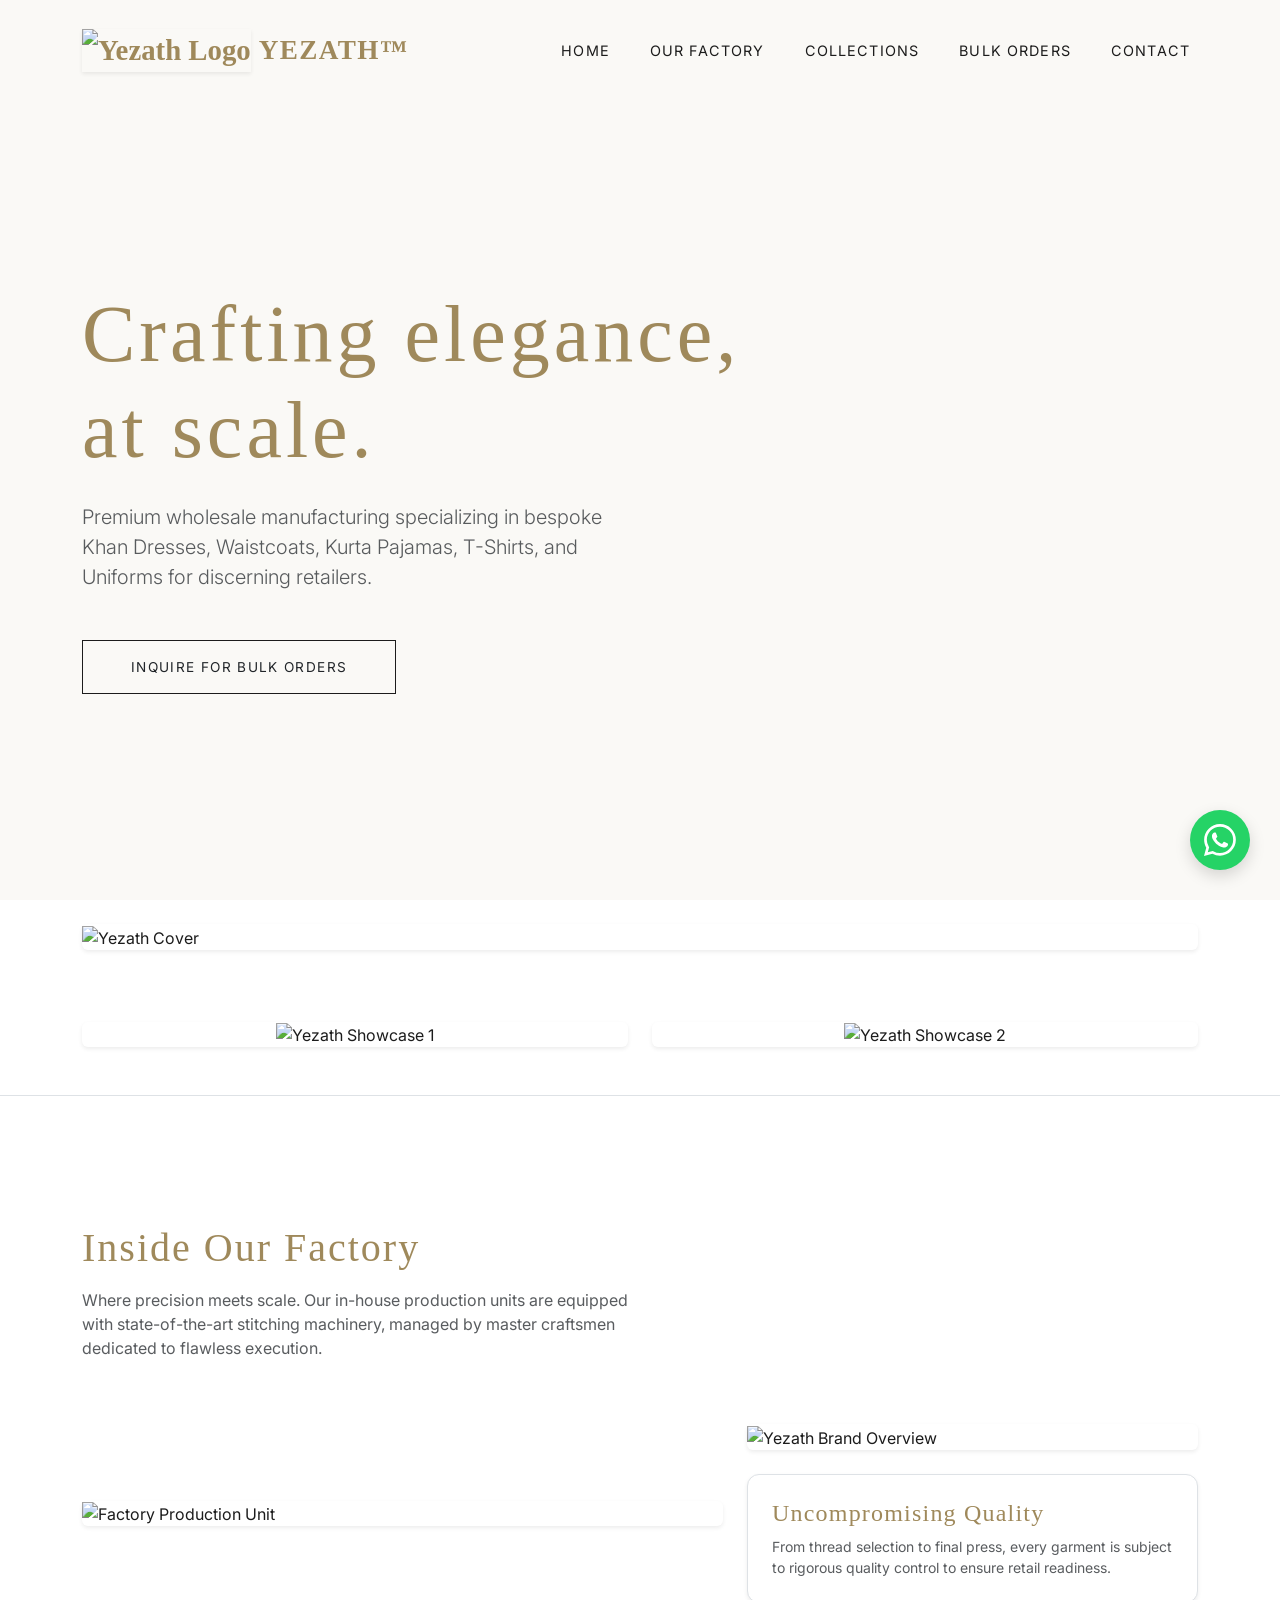
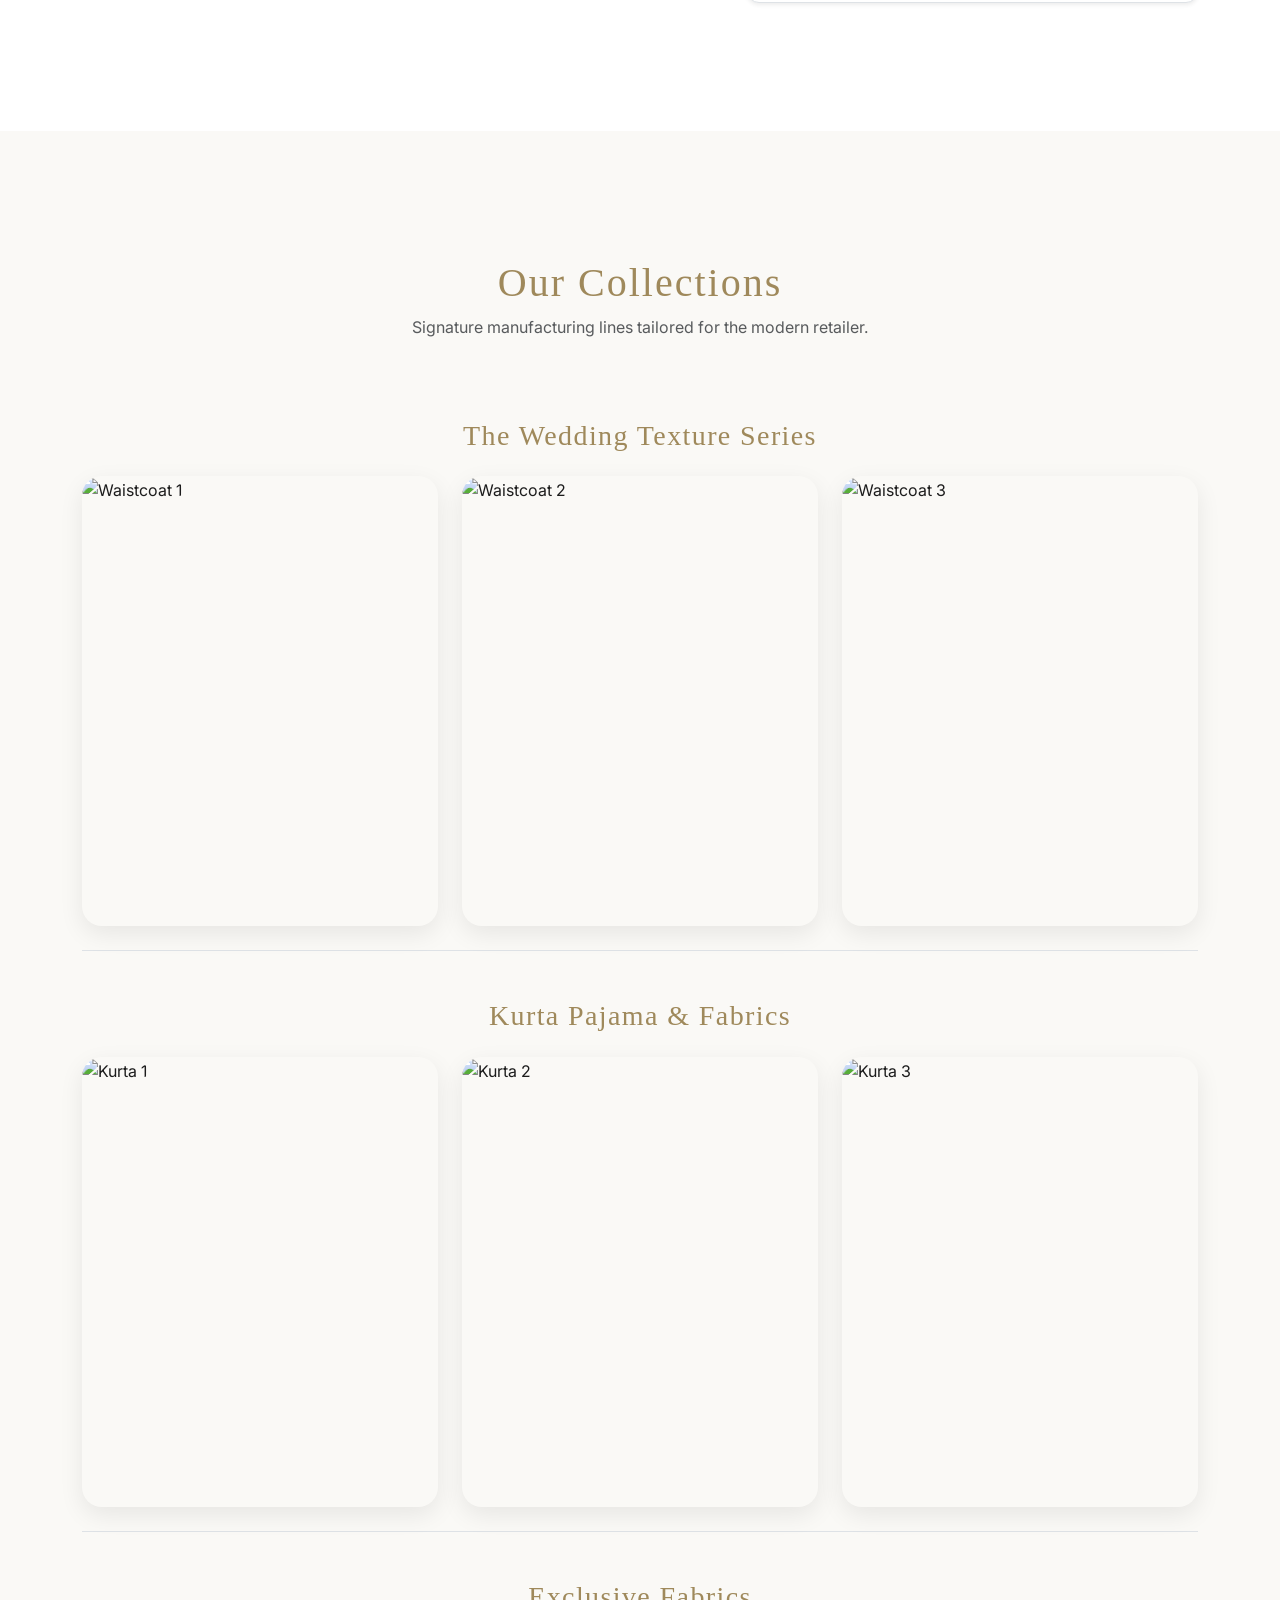
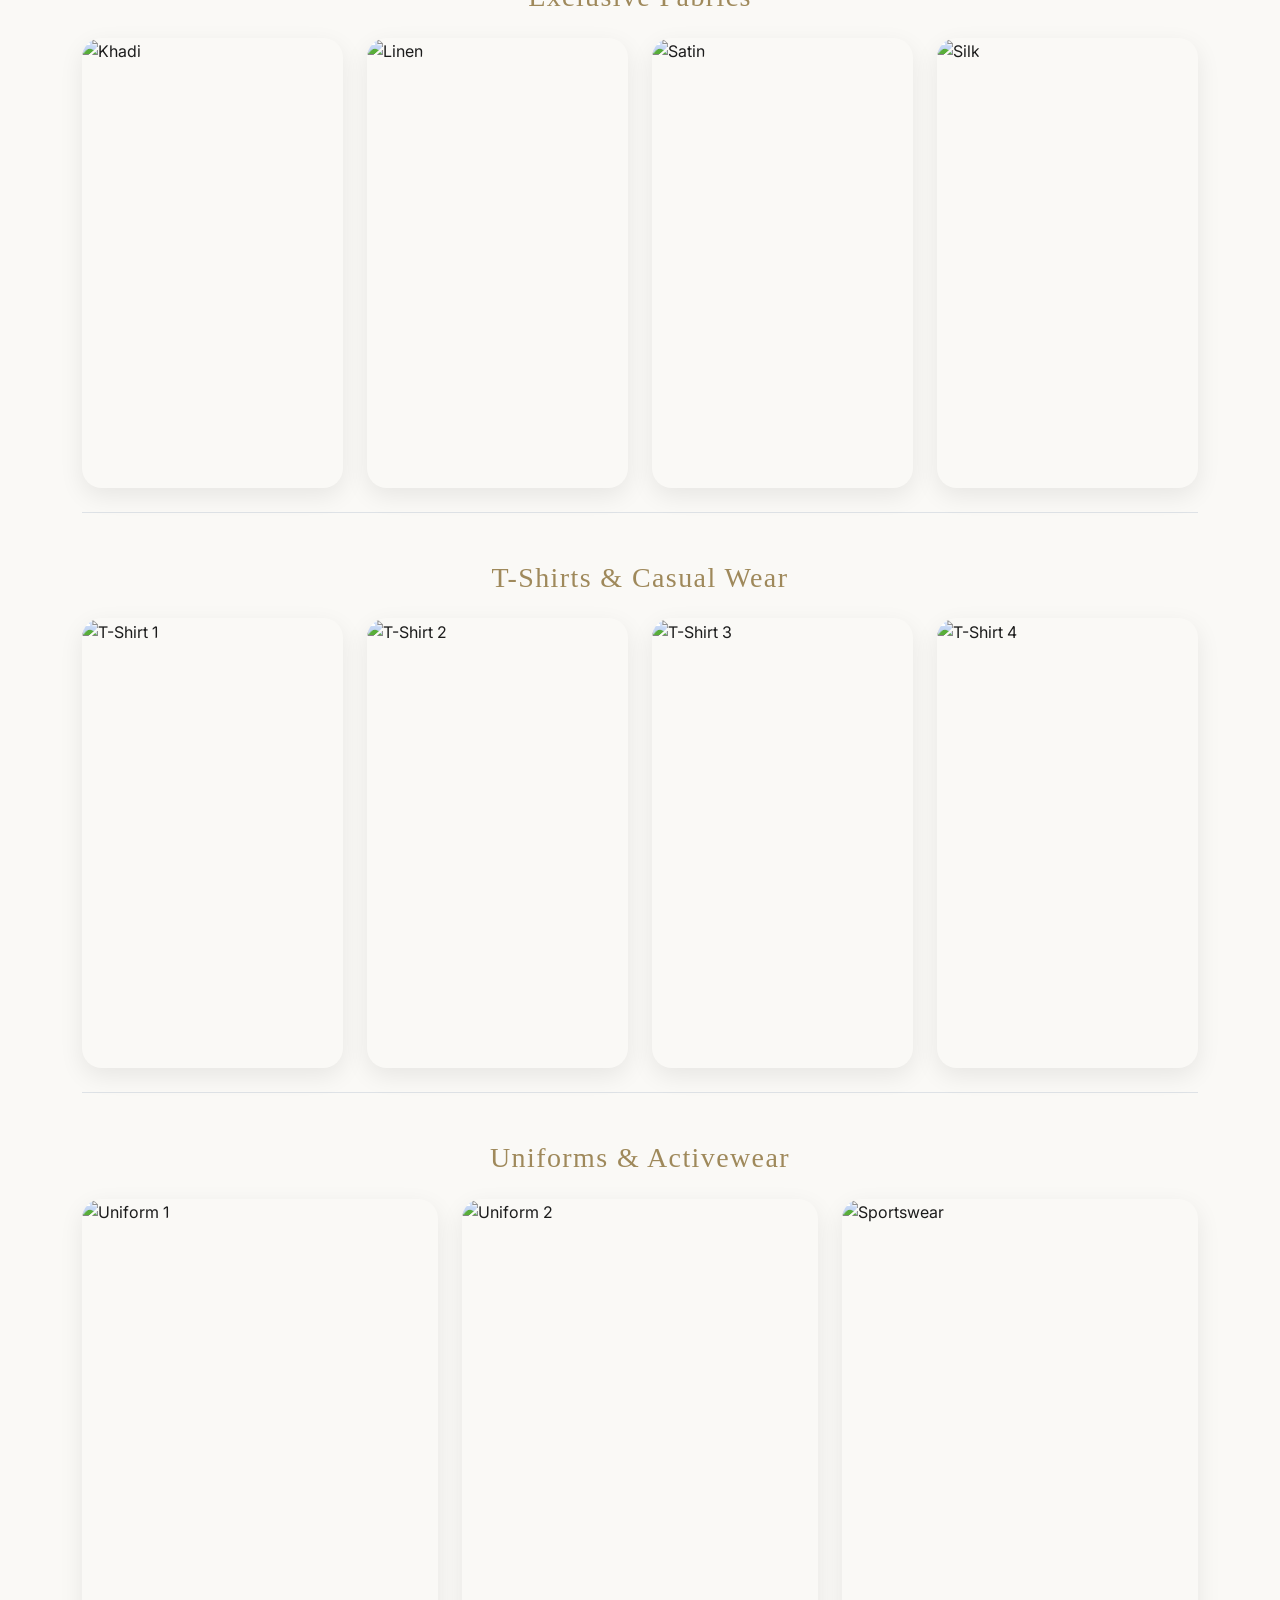
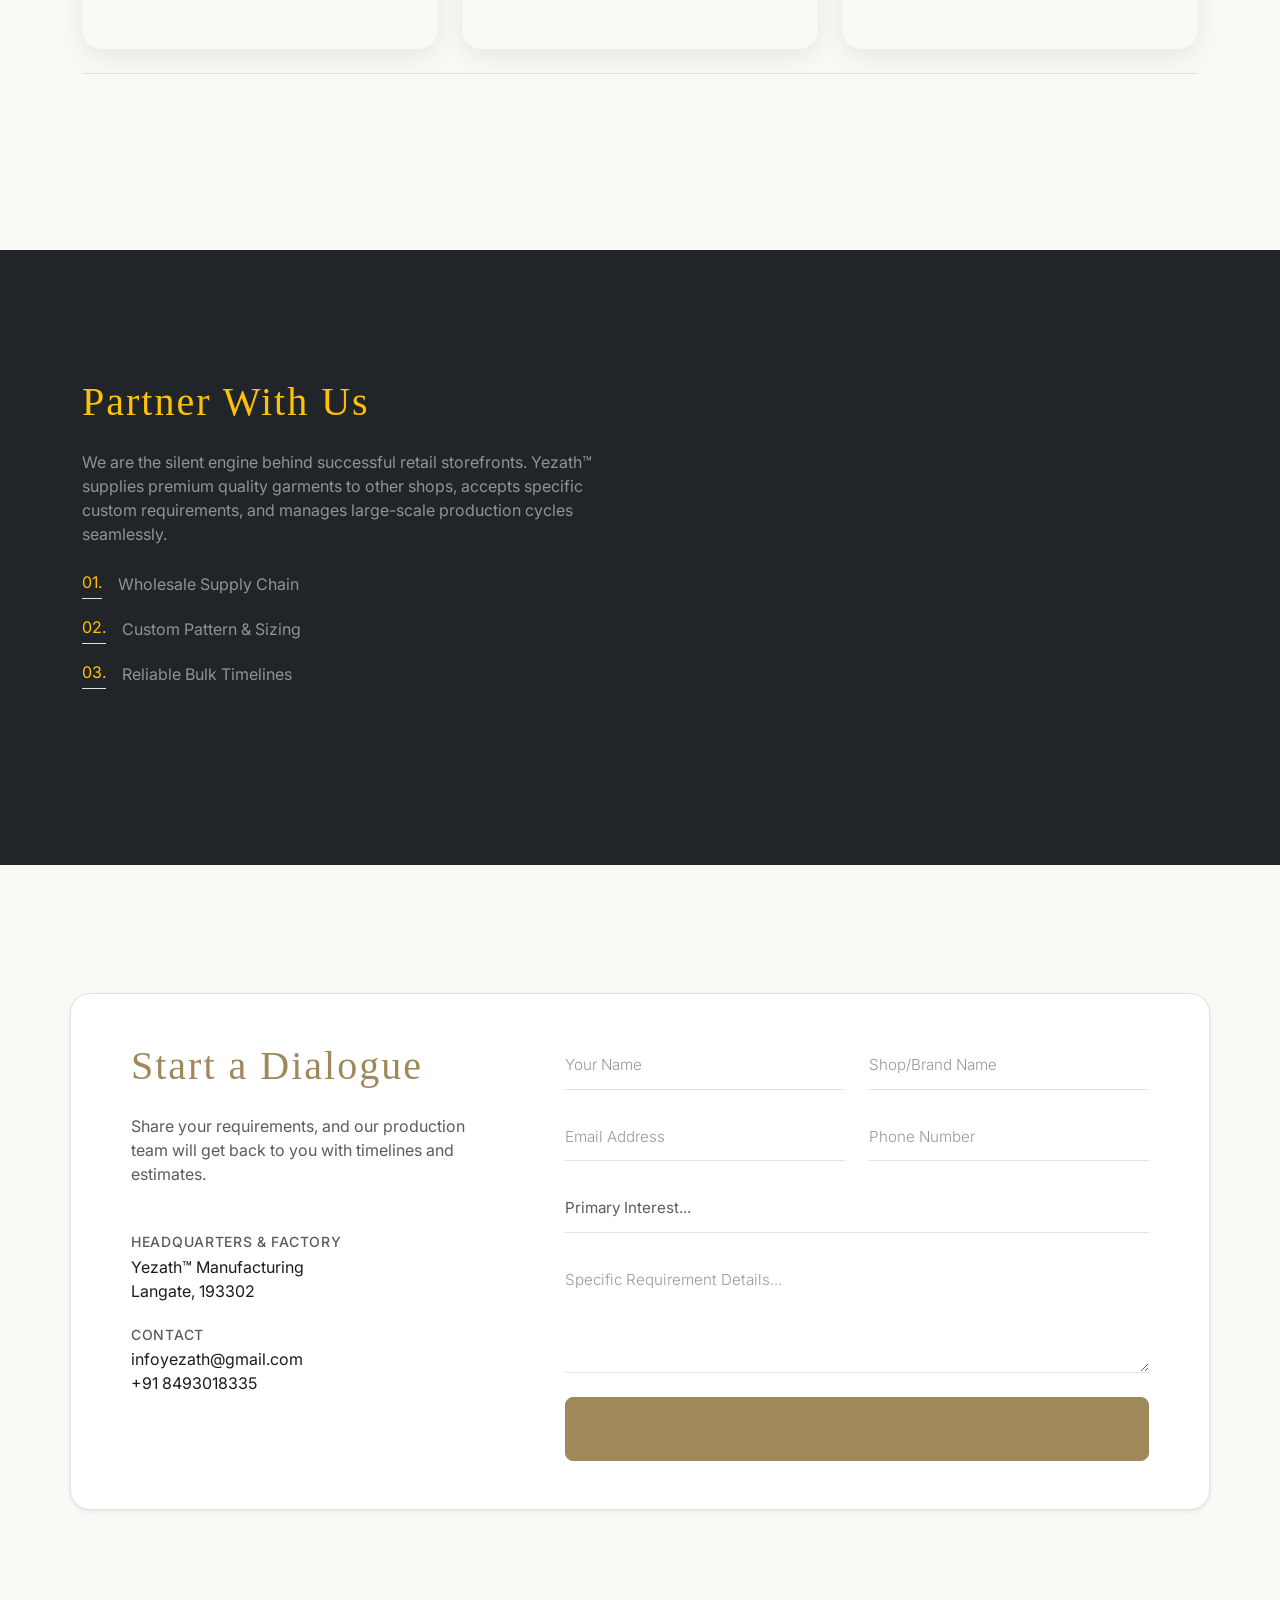
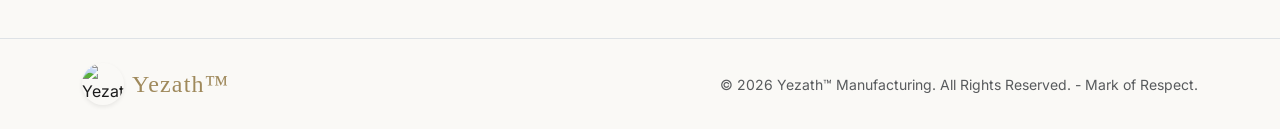
==== commit 099ac5b2: "Update index.html" ====
--- a/index.html
+++ b/index.html
@@ -3,31 +3,25 @@
 <head>
     <meta charset="UTF-8">
     <meta name="viewport" content="width=device-width, initial-scale=1.0">
-    <title>Yezath | Apparel Manufacturer & Wholesale Supplier</title>
-    <meta name="description" content="Yezath is a B2B clothing manufacturer and wholesale supplier. We supply premium Khan Dresses, Kurta Pajama, and Uniforms directly to retail stores and brand outlets in Kashmir.">
-    <meta name="keywords" content="Wholesale clothing manufacturer, Khan Dress wholesale supplier, Uniform manufacturers Kashmir, Apparel factory Langate, B2B garment distribution Kupwara Baramulla, Yezath manufacturing">
+    <title>Yezath™ | Apparel Manufacturer & Wholesale Supplier</title>
+    <meta name="description" content="Yezath™ is a B2B clothing manufacturer and wholesale supplier. We supply premium Khan Dresses, Waistcoats, Kurta Pajamas, T-Shirts, and Uniforms directly to retail stores and brand outlets in Kashmir.">
+    <meta name="keywords" content="Wholesale clothing manufacturer, Khan Dress wholesale supplier, Waistcoat series, T-Shirts manufacturer, Uniform manufacturers Kashmir, Apparel factory Langate, B2B garment distribution Kupwara Baramulla, Yezath manufacturing">
     <meta name="robots" content="index, follow">
     <link rel="canonical" href="https://yezath.netlify.app/">
     <meta property="og:type" content="website">
     <meta property="og:url" content="https://yezath.netlify.app/">
-    <meta property="og:title" content="Yezath | Premium Wholesale Apparel Manufacturer">
-    <meta property="og:description" content="Crafting elegance at scale. Custom bulk production and store supply for Khan Dresses, Kurta Pajama, and Uniforms.">
-    <meta property="og:image" content="https://yezath.netlify.app/images/mach2.jpg">
+    <meta property="og:title" content="Yezath™ | Premium Wholesale Apparel Manufacturer">
+    <meta property="og:description" content="Crafting elegance at scale. Custom bulk production and store supply for Khan Dresses, Waistcoats, Kurta Pajama, T-Shirts, and Uniforms.">
+    <meta property="og:image" content="https://yezath.netlify.app/images/YEZATH_logo.png">
     <meta name="twitter:card" content="summary_large_image">
-    <meta name="twitter:title" content="Yezath | Wholesale Apparel & Store Supply">
-    <meta name="twitter:description" content="Custom B2B apparel production, Khan Dresses, and Uniform manufacturing. Inquire for bulk orders.">
-    <meta name="twitter:image" content="https://yezath.netlify.app/images/mach2.jpg">
+    <meta name="twitter:title" content="Yezath™ | Wholesale Apparel & Store Supply">
+    <meta name="twitter:description" content="Custom B2B apparel production, Khan Dresses, Waistcoats, T-Shirts, and Uniform manufacturing. Inquire for bulk orders.">
+    <meta name="twitter:image" content="https://yezath.netlify.app/images/YEZATH_logo.png">
     <link rel="preconnect" href="https://fonts.googleapis.com">
     <link rel="preconnect" href="https://fonts.gstatic.com" crossorigin>
     <link href="https://fonts.googleapis.com/css2?family=Cinzel+Decorative:wght@700&family=Inter:wght@300;400;500&display=swap" rel="stylesheet">
     <link href="https://cdn.jsdelivr.net/npm/bootstrap@5.3.2/dist/css/bootstrap.min.css" rel="stylesheet">
     <link rel="stylesheet" href="style.css">
-    <style>
-        .page-link { color: #1a1a2e; border-color: #dee2e6; }
-        .page-item.active .page-link { background-color: #9f895b; border-color: #9f895b; color: #fff; }
-        .page-link:hover { background-color: #f0f2f5; color: #9f895b; }
-        .carousel-indicators { position: relative; margin-top: 16px; }
-    </style>
     <script type="application/ld+json">
     {
       "@context": "https://schema.org",
@@ -35,9 +29,9 @@
         {
           "@type": ["WholesaleStore","ClothingStore"],
           "@id": "https://yezath.netlify.app/#organization",
-          "name": "Yezath Manufacturing",
+          "name": "Yezath™ Manufacturing",
           "url": "https://yezath.netlify.app/",
-          "image": "https://yezath.netlify.app/images/mach2.jpg",
+          "image": "https://yezath.netlify.app/images/YEZATH_logo.png",
           "telephone": "+918493018335",
           "email": "infoyezath@gmail.com",
           "address": {"@type":"PostalAddress","streetAddress":"Langate","addressLocality":"Langate","addressRegion":"Kashmir","postalCode":"193302","addressCountry":"IN"},
@@ -47,7 +41,7 @@
           "@type": "WebSite",
           "@id": "https://yezath.netlify.app/#website",
           "url": "https://yezath.netlify.app/",
-          "name": "Yezath | B2B Wholesale Apparel"
+          "name": "Yezath™ | B2B Wholesale Apparel"
         }
       ]
     }
@@ -57,7 +51,10 @@
 
     <nav id="mainNav" class="navbar navbar-expand-lg fixed-top transition-all">
         <div class="container">
-            <a class="navbar-brand brand-font" href="#home">YEZATH</a>
+            <a class="navbar-brand d-flex align-items-center" href="#home">
+                <img src="images/YEZATH_logo.png" alt="Yezath Logo" class="brand-logo-img me-2 shadow-sm">
+                <span class="brand-font" style="font-size: 1.7rem; color: #9f895b;">YEZATH™</span>
+            </a>
             <button class="navbar-toggler border-0" type="button" data-bs-toggle="collapse" data-bs-target="#navbarContent">
                 <span class="navbar-toggler-icon"></span>
             </button>
@@ -77,34 +74,62 @@
         <div class="container text-center text-md-start">
             <div class="row">
                 <div class="col-lg-8 fade-in-up">
-                    <h1 class="display-1 brand-font mb-4">Crafting elegance,<br>at scale.</h1>
-                    <p class="lead mb-5 text-muted col-md-9">Premium wholesale manufacturing specializing in bespoke Khan Dresses, Uniforms, and custom bulk apparel for discerning retailers.</p>
+                    <h1 class="display-1 brand-font mb-4" style="color: #9f895b;">Crafting elegance,<br>at scale.</h1>
+                    <p class="lead mb-5 text-muted col-md-9">Premium wholesale manufacturing specializing in bespoke Khan Dresses, Waistcoats, Kurta Pajamas, T-Shirts, and Uniforms for discerning retailers.</p>
                     <a href="#contact" class="btn btn-outline-dark btn-custom px-5 py-3 rounded-0">Inquire for Bulk Orders</a>
                 </div>
             </div>
         </div>
     </section>
 
+    <!-- COVER IMAGE SECTION -->
+    <section class="py-4 bg-white">
+        <div class="container">
+            <div class="showcase-wrapper rounded shadow-sm">
+                <img src="images/cover.png" alt="Yezath Cover" class="img-fluid w-100">
+            </div>
+        </div>
+    </section>
+
+    <!-- WHAT WE HAVE / HIGHLIGHTS SECTION -->
+    <section class="py-5 bg-white border-bottom">
+        <div class="container">
+            <div class="row g-4 align-items-center text-center">
+                <div class="col-md-6">
+                    <div class="showcase-wrapper rounded shadow-sm">
+                        <img src="images/whatwehave1.png" alt="Yezath Showcase 1" class="img-fluid w-100">
+                    </div>
+                </div>
+                <div class="col-md-6">
+                    <div class="showcase-wrapper rounded shadow-sm">
+                        <img src="images/whatwehave2.png" alt="Yezath Showcase 2" class="img-fluid w-100">
+                    </div>
+                </div>
+            </div>
+        </div>
+    </section>
+
+    <!-- INSIDE OUR FACTORY SECTION -->
     <section id="factory" class="py-section bg-light-soft">
         <div class="container">
             <div class="row mb-5">
                 <div class="col-lg-6">
-                    <h2 class="brand-font h1">Inside Our Factory</h2>
+                    <h2 class="brand-font h1" style="color: #9f895b;">Inside Our Factory</h2>
                     <p class="text-muted mt-3">Where precision meets scale. Our in-house production units are equipped with state-of-the-art stitching machinery, managed by master craftsmen dedicated to flawless execution.</p>
                 </div>
             </div>
-            <div class="row g-4">
+            <div class="row g-4 align-items-center">
                 <div class="col-md-7">
-                    <div class="img-wrapper ratio ratio-4x3">
-                        <img src="images/mach2.jpg" alt="Stitching Machines">
+                    <div class="factory-grid-box rounded shadow-sm">
+                        <img src="images/finishing.png" alt="Factory Production Unit" class="img-fluid w-100">
                     </div>
                 </div>
                 <div class="col-md-5 d-flex flex-column justify-content-between">
-                    <div class="img-wrapper ratio ratio-1x1 mb-4">
-                        <img src="images/mach3.jpg" alt="Fabric Details">
-                    </div>
-                    <div class="p-4 border">
-                        <h4 class="brand-font">Uncompromising Quality</h4>
+                    <div class="factory-grid-box rounded shadow-sm mb-4">
+                        <img src="images/lastcover.png" alt="Yezath Brand Overview" class="img-fluid w-100">
+                    </div>
+                    <div class="p-4 border bg-white shadow-sm" style="border-radius:12px;">
+                        <h4 class="brand-font" style="color: #9f895b;">Uncompromising Quality</h4>
                         <p class="small text-muted mb-0">From thread selection to final press, every garment is subject to rigorous quality control to ensure retail readiness.</p>
                     </div>
                 </div>
@@ -115,85 +140,59 @@
     <section id="collections" class="py-section">
         <div class="container">
             <div class="text-center mb-5 pb-3">
-                <h2 class="brand-font h1">Our Collections</h2>
+                <h2 class="brand-font h1" style="color: #9f895b;">Our Collections</h2>
                 <p class="text-muted">Signature manufacturing lines tailored for the modern retailer.</p>
             </div>
 
-            <!-- 1. KHAN DRESSES -->
-            <div class="collection-category mb-5 pb-4 border-bottom">
-                <h3 class="brand-font text-center mb-4">Khan Dresses</h3>
-                <div class="d-none d-md-block">
-                    <div class="collection-page" id="khan_dreses-page-0">
-                        <div class="row g-4">
-                            <div class="col-lg-4 col-md-4"><div class="collection-card position-relative"><img src="images/coll1.jpg" class="img-fluid w-100" alt="Khan Dress 1"></div></div>
-                            <div class="col-lg-4 col-md-4"><div class="collection-card position-relative"><img src="images/coll2.jpg" class="img-fluid w-100" alt="Khan Dress 2"></div></div>
-                            <div class="col-lg-4 col-md-4"><div class="collection-card position-relative"><img src="images/coll3.jpg" class="img-fluid w-100" alt="Khan Dress 3"></div></div>
-                        </div>
-                    </div>
-                </div>
-                <div id="khanSlider" class="carousel slide d-md-none" data-bs-ride="carousel">
-                    <div class="carousel-inner pb-4">
-                        <div class="carousel-item active" data-bs-interval="3000"><div class="collection-card position-relative mx-auto" style="max-width:340px;"><img src="images/coll1.jpg" class="img-fluid w-100" alt="Khan Dress 1"></div></div>
-                        <div class="carousel-item" data-bs-interval="3000"><div class="collection-card position-relative mx-auto" style="max-width:340px;"><img src="images/coll2.jpg" class="img-fluid w-100" alt="Khan Dress 2"></div></div>
-                        <div class="carousel-item" data-bs-interval="3000"><div class="collection-card position-relative mx-auto" style="max-width:340px;"><img src="images/coll3.jpg" class="img-fluid w-100" alt="Khan Dress 3"></div></div>
-                    </div>
-                    <div class="carousel-indicators" style="bottom:-28px;">
-                        <button type="button" data-bs-target="#khanSlider" data-bs-slide-to="0" class="active" style="background:#333;"></button>
-                        <button type="button" data-bs-target="#khanSlider" data-bs-slide-to="1" style="background:#333;"></button>
-                        <button type="button" data-bs-target="#khanSlider" data-bs-slide-to="2" style="background:#333;"></button>
-                    </div>
+            <!-- 1. THE WEDDING TEXTURE SERIES (WAISTCOATS) -->
+            <div class="collection-category mb-5 pb-4 border-bottom">
+                <h3 class="brand-font text-center mb-4" style="color: #9f895b;">The Wedding Texture Series</h3>
+                <div class="row g-4">
+                    <div class="col-lg-4 col-md-4"><div class="collection-card position-relative"><img src="images/waistcoat1.png" class="img-fluid w-100" alt="Waistcoat 1"></div></div>
+                    <div class="col-lg-4 col-md-4"><div class="collection-card position-relative"><img src="images/waistcoat2.png" class="img-fluid w-100" alt="Waistcoat 2"></div></div>
+                    <div class="col-lg-4 col-md-4"><div class="collection-card position-relative"><img src="images/waistcoat3.png" class="img-fluid w-100" alt="Waistcoat 3"></div></div>
                 </div>
             </div>
 
             <!-- 2. KURTA PAJAMA -->
             <div class="collection-category mb-5 pb-4 border-bottom">
-                <h3 class="brand-font text-center mb-4">Kurta Pajama</h3>
-                <div class="d-none d-md-block">
-                    <div class="collection-page" id="kurta_pajama-page-0">
-                        <div class="row g-4">
-                            <div class="col-lg-4 col-md-4"><div class="collection-card position-relative"><img src="images/paj1.jpg" class="img-fluid w-100" alt="Kurta Pajama 1"></div></div>
-                            <div class="col-lg-4 col-md-4"><div class="collection-card position-relative"><img src="images/paj2.jpg" class="img-fluid w-100" alt="Kurta Pajama 2"></div></div>
-                            <div class="col-lg-4 col-md-4"><div class="collection-card position-relative"><img src="images/paj3.jpg" class="img-fluid w-100" alt="Kurta Pajama 3"></div></div>
-                        </div>
-                    </div>
-                </div>
-                <div id="pajamaSlider" class="carousel slide d-md-none" data-bs-ride="carousel">
-                    <div class="carousel-inner pb-4">
-                        <div class="carousel-item active" data-bs-interval="3000"><div class="collection-card position-relative mx-auto" style="max-width:340px;"><img src="images/paj1.jpg" class="img-fluid w-100" alt="Kurta Pajama 1"></div></div>
-                        <div class="carousel-item" data-bs-interval="3000"><div class="collection-card position-relative mx-auto" style="max-width:340px;"><img src="images/paj2.jpg" class="img-fluid w-100" alt="Kurta Pajama 2"></div></div>
-                        <div class="carousel-item" data-bs-interval="3000"><div class="collection-card position-relative mx-auto" style="max-width:340px;"><img src="images/paj3.jpg" class="img-fluid w-100" alt="Kurta Pajama 3"></div></div>
-                    </div>
-                    <div class="carousel-indicators" style="bottom:-28px;">
-                        <button type="button" data-bs-target="#pajamaSlider" data-bs-slide-to="0" class="active" style="background:#333;"></button>
-                        <button type="button" data-bs-target="#pajamaSlider" data-bs-slide-to="1" style="background:#333;"></button>
-                        <button type="button" data-bs-target="#pajamaSlider" data-bs-slide-to="2" style="background:#333;"></button>
-                    </div>
-                </div>
-            </div>
-
-            <!-- 3. UNIFORMS -->
-            <div class="collection-category mb-5 pb-4 border-bottom">
-                <h3 class="brand-font text-center mb-4">Uniforms</h3>
-                <div class="d-none d-md-block">
-                    <div class="collection-page" id="uniforms-page-0">
-                        <div class="row g-4">
-                            <div class="col-lg-4 col-md-4"><div class="collection-card position-relative"><img src="images/uni1.jpg" class="img-fluid w-100" alt="Uniform 1"></div></div>
-                            <div class="col-lg-4 col-md-4"><div class="collection-card position-relative"><img src="images/uni2.jpg" class="img-fluid w-100" alt="Uniform 2"></div></div>
-                            <div class="col-lg-4 col-md-4"><div class="collection-card position-relative"><img src="images/uni3.jpg" class="img-fluid w-100" alt="Uniform 3"></div></div>
-                        </div>
-                    </div>
-                </div>
-                <div id="uniformSlider" class="carousel slide d-md-none" data-bs-ride="carousel">
-                    <div class="carousel-inner pb-4">
-                        <div class="carousel-item active" data-bs-interval="3000"><div class="collection-card position-relative mx-auto" style="max-width:340px;"><img src="images/uni1.jpg" class="img-fluid w-100" alt="Uniform 1"></div></div>
-                        <div class="carousel-item" data-bs-interval="3000"><div class="collection-card position-relative mx-auto" style="max-width:340px;"><img src="images/uni2.jpg" class="img-fluid w-100" alt="Uniform 2"></div></div>
-                        <div class="carousel-item" data-bs-interval="3000"><div class="collection-card position-relative mx-auto" style="max-width:340px;"><img src="images/uni3.jpg" class="img-fluid w-100" alt="Uniform 3"></div></div>
-                    </div>
-                    <div class="carousel-indicators" style="bottom:-28px;">
-                        <button type="button" data-bs-target="#uniformSlider" data-bs-slide-to="0" class="active" style="background:#333;"></button>
-                        <button type="button" data-bs-target="#uniformSlider" data-bs-slide-to="1" style="background:#333;"></button>
-                        <button type="button" data-bs-target="#uniformSlider" data-bs-slide-to="2" style="background:#333;"></button>
-                    </div>
+                <h3 class="brand-font text-center mb-4" style="color: #9f895b;">Kurta Pajama & Fabrics</h3>
+                <div class="row g-4">
+                    <div class="col-lg-4 col-md-4"><div class="collection-card position-relative"><img src="images/kurta1.png" class="img-fluid w-100" alt="Kurta 1"></div></div>
+                    <div class="col-lg-4 col-md-4"><div class="collection-card position-relative"><img src="images/kurta2.png" class="img-fluid w-100" alt="Kurta 2"></div></div>
+                    <div class="col-lg-4 col-md-4"><div class="collection-card position-relative"><img src="images/kurta3.png" class="img-fluid w-100" alt="Kurta 3"></div></div>
+                </div>
+            </div>
+
+            <!-- 3. EXCLUSIVE FABRICS -->
+            <div class="collection-category mb-5 pb-4 border-bottom">
+                <h3 class="brand-font text-center mb-4" style="color: #9f895b;">Exclusive Fabrics</h3>
+                <div class="row g-4">
+                    <div class="col-lg-3 col-md-3"><div class="collection-card position-relative"><img src="images/khadi.png" class="img-fluid w-100" alt="Khadi"></div></div>
+                    <div class="col-lg-3 col-md-3"><div class="collection-card position-relative"><img src="images/linen.png" class="img-fluid w-100" alt="Linen"></div></div>
+                    <div class="col-lg-3 col-md-3"><div class="collection-card position-relative"><img src="images/satin.png" class="img-fluid w-100" alt="Satin"></div></div>
+                    <div class="col-lg-3 col-md-3"><div class="collection-card position-relative"><img src="images/silk.png" class="img-fluid w-100" alt="Silk"></div></div>
+                </div>
+            </div>
+
+            <!-- 4. T-SHIRTS & CASUAL WEAR -->
+            <div class="collection-category mb-5 pb-4 border-bottom">
+                <h3 class="brand-font text-center mb-4" style="color: #9f895b;">T-Shirts & Casual Wear</h3>
+                <div class="row g-4">
+                    <div class="col-lg-3 col-md-3"><div class="collection-card position-relative"><img src="images/tshirt1.png" class="img-fluid w-100" alt="T-Shirt 1"></div></div>
+                    <div class="col-lg-3 col-md-3"><div class="collection-card position-relative"><img src="images/tshirt2.png" class="img-fluid w-100" alt="T-Shirt 2"></div></div>
+                    <div class="col-lg-3 col-md-3"><div class="collection-card position-relative"><img src="images/tshirt3.png" class="img-fluid w-100" alt="T-Shirt 3"></div></div>
+                    <div class="col-lg-3 col-md-3"><div class="collection-card position-relative"><img src="images/tshirt4.png" class="img-fluid w-100" alt="T-Shirt 4"></div></div>
+                </div>
+            </div>
+
+            <!-- 5. UNIFORMS & SPORTSWEAR -->
+            <div class="collection-category mb-5 pb-4 border-bottom">
+                <h3 class="brand-font text-center mb-4" style="color: #9f895b;">Uniforms & Activewear</h3>
+                <div class="row g-4">
+                    <div class="col-lg-4 col-md-4"><div class="collection-card position-relative"><img src="images/uni1.png" class="img-fluid w-100" alt="Uniform 1"></div></div>
+                    <div class="col-lg-4 col-md-4"><div class="collection-card position-relative"><img src="images/uni2.png" class="img-fluid w-100" alt="Uniform 2"></div></div>
+                    <div class="col-lg-4 col-md-4"><div class="collection-card position-relative"><img src="images/sports.png" class="img-fluid w-100" alt="Sportswear"></div></div>
                 </div>
             </div>
 
@@ -204,12 +203,12 @@
         <div class="container">
             <div class="row align-items-center">
                 <div class="col-lg-6 mb-4 mb-lg-0 pe-lg-5">
-                    <h2 class="brand-font h1 mb-4">Partner With Us</h2>
-                    <p class="mb-4 text-white-50">We are the silent engine behind successful retail storefronts. Yezath supplies premium quality garments to other shops, accepts specific custom requirements, and manages large-scale production cycles seamlessly.</p>
+                    <h2 class="brand-font h1 mb-4 text-warning">Partner With Us</h2>
+                    <p class="mb-4 text-white-50">We are the silent engine behind successful retail storefronts. Yezath™ supplies premium quality garments to other shops, accepts specific custom requirements, and manages large-scale production cycles seamlessly.</p>
                     <ul class="list-unstyled mb-5 text-white-50">
-                        <li class="mb-3 d-flex align-items-center"><span class="me-3 border-bottom pb-1">01.</span> Wholesale Supply Chain</li>
-                        <li class="mb-3 d-flex align-items-center"><span class="me-3 border-bottom pb-1">02.</span> Custom Pattern & Sizing</li>
-                        <li class="mb-3 d-flex align-items-center"><span class="me-3 border-bottom pb-1">03.</span> Reliable Bulk Timelines</li>
+                        <li class="mb-3 d-flex align-items-center"><span class="me-3 border-bottom pb-1 text-warning">01.</span> Wholesale Supply Chain</li>
+                        <li class="mb-3 d-flex align-items-center"><span class="me-3 border-bottom pb-1 text-warning">02.</span> Custom Pattern & Sizing</li>
+                        <li class="mb-3 d-flex align-items-center"><span class="me-3 border-bottom pb-1 text-warning">03.</span> Reliable Bulk Timelines</li>
                     </ul>
                 </div>
             </div>
@@ -220,11 +219,11 @@
         <div class="container">
             <div class="row border p-4 p-md-5 bg-white shadow-sm" style="border-radius:20px;">
                 <div class="col-lg-5 mb-5 mb-lg-0 pe-lg-5">
-                    <h2 class="brand-font h1 mb-4">Start a Dialogue</h2>
+                    <h2 class="brand-font h1 mb-4" style="color: #9f895b;">Start a Dialogue</h2>
                     <p class="text-muted mb-5">Share your requirements, and our production team will get back to you with timelines and estimates.</p>
                     <div class="mb-4">
                         <h6 class="text-uppercase tracking-wide text-muted mb-1 small">Headquarters & Factory</h6>
-                        <p>Yezath Manufacturing<br>Langate, 193302</p>
+                        <p>Yezath™ Manufacturing<br>Langate, 193302</p>
                     </div>
                     <div>
                         <h6 class="text-uppercase tracking-wide text-muted mb-1 small">Contact</h6>
@@ -234,31 +233,23 @@
                 <div class="col-lg-7">
                     <form action="https://formspree.io/f/xkoleppn" method="POST" id="inquiryForm" class="editorial-form">
                         <div class="row g-4">
-                            <div class="col-md-6">
-                                <input type="text" name="contact_name" class="form-control minimal-input" placeholder="Your Name" required>
-                            </div>
-                            <div class="col-md-6">
-                                <input type="text" name="shop_name" class="form-control minimal-input" placeholder="Shop/Brand Name" required>
-                            </div>
-                            <div class="col-md-6">
-                                <input type="email" name="email" class="form-control minimal-input" placeholder="Email Address" required>
-                            </div>
-                            <div class="col-md-6">
-                                <input type="tel" name="phone" class="form-control minimal-input" placeholder="Phone Number" required>
-                            </div>
+                            <div class="col-md-6"><input type="text" name="contact_name" class="form-control minimal-input" placeholder="Your Name" required></div>
+                            <div class="col-md-6"><input type="text" name="shop_name" class="form-control minimal-input" placeholder="Shop/Brand Name" required></div>
+                            <div class="col-md-6"><input type="email" name="email" class="form-control minimal-input" placeholder="Email Address" required></div>
+                            <div class="col-md-6"><input type="tel" name="phone" class="form-control minimal-input" placeholder="Phone Number" required></div>
                             <div class="col-12">
                                 <select name="interest_category" class="form-control minimal-input text-muted" required>
                                     <option value="" disabled selected>Primary Interest...</option>
-                                    <option value="khan_dresses">Khan Dresses</option>
-                                    <option value="uniforms">Uniforms</option>
+                                    <option value="waistcoats">Waistcoats & Wedding Series</option>
+                                    <option value="kurta_pajama">Kurta Pajama & Fabrics</option>
+                                    <option value="tshirts">T-Shirts & Casual Wear</option>
+                                    <option value="uniforms">Uniforms & Activewear</option>
                                     <option value="custom_bulk">Custom Bulk Orders</option>
                                 </select>
                             </div>
-                            <div class="col-12">
-                                <textarea name="requirement_details" class="form-control minimal-input" rows="4" placeholder="Specific Requirement Details..." required></textarea>
-                            </div>
+                            <div class="col-12"><textarea name="requirement_details" class="form-control minimal-input" rows="4" placeholder="Specific Requirement Details..." required></textarea></div>
                             <div class="col-12 mt-4">
-                                <button type="submit" class="btn btn-dark w-100 py-3 rounded-0 brand-font fs-5 tracking-wide" style="border-radius:8px !important;">Submit Inquiry</button>
+                                <button type="submit" class="btn btn-dark w-100 py-3 rounded-0 brand-font fs-5 tracking-wide" style="border-radius:8px !important; background-color: #9f895b; border-color: #9f895b;">Submit Inquiry</button>
                             </div>
                         </div>
                     </form>
@@ -269,8 +260,11 @@
 
     <footer class="py-4 border-top">
         <div class="container text-center d-flex flex-column flex-md-row justify-content-between align-items-center">
-            <span class="brand-font h4 mb-0">Yezath.</span>
-            <small class="text-muted mt-3 mt-md-0">&copy; 2026 Yezath Manufacturing. All Rights Reserved.</small>
+            <div class="d-flex align-items-center justify-content-center mb-3 mb-md-0">
+                <img src="images/YEZATH_logo.png" alt="Yezath Logo" style="height: 42px; width: 42px; border-radius: 50%; object-fit: cover;" class="me-2 shadow-sm">
+                <span class="brand-font h4 mb-0" style="color: #9f895b;">Yezath™</span>
+            </div>
+            <small class="text-muted">&copy; 2026 Yezath™ Manufacturing. All Rights Reserved. - Mark of Respect.</small>
         </div>
     </footer>
 
--- a/style.css
+++ b/style.css
@@ -1,9 +1,12 @@
-/* Color Palette & Variables */
+/* =========================================
+   COLOR PALETTE & VARIABLES (Yezath Gold Theme)
+   ========================================= */
 :root {
     --bg-primary: #FAF9F6; /* Soft off-white */
     --text-primary: #1C1C1C;
     --text-muted: #6B6B6B;
     --border-color: #E2E2E2;
+    --gold-accent: #9f895b; /* Custom Luxury Gold */
 }
 
 /* Global Resets & Typography */
@@ -15,7 +18,9 @@
 }
 
 .brand-font {
-    font-family: 'Playfair Display', serif;
+    font-family: 'Cinzel Decorative', 'Playfair Display', serif;
+    letter-spacing: 0.05em;
+    color: var(--gold-accent);
 }
 
 .py-section {
@@ -39,41 +44,48 @@
 }
 
 .navbar.scrolled {
-    background: rgba(250, 249, 246, 0.85);
+    background: rgba(250, 249, 246, 0.90);
     backdrop-filter: blur(12px);
     -webkit-backdrop-filter: blur(12px);
     padding: 1rem 0;
-    border-bottom: 1px solid rgba(0,0,0,0.05);
+    border-bottom: 1px solid rgba(159, 137, 91, 0.2);
 }
 
 .navbar-brand {
-    font-size: 1.75rem;
-    color: var(--text-primary) !important;
+    font-size: 1.8rem;
+    font-family: 'Cinzel Decorative', serif;
+    color: var(--gold-accent) !important;
+    font-weight: 700;
 }
 
 .nav-link {
     color: var(--text-primary) !important;
     font-size: 0.9rem;
     text-transform: uppercase;
-    letter-spacing: 0.05em;
+    letter-spacing: 0.08em;
     margin-left: 1.5rem;
-    transition: opacity 0.3s ease;
+    transition: color 0.3s ease;
 }
 
 .nav-link:hover {
-    opacity: 0.6;
+    color: var(--gold-accent) !important;
 }
 
 /* Hero Section */
 .hero-section {
     min-height: 100vh;
     padding-top: 80px;
-    background: linear-gradient(rgba(250, 249, 246, 0.9), rgba(250, 249, 246, 0.9)), url('https://images.unsplash.com/photo-1441984904996-e0b6ba687e04?q=80&w=2000&auto=format&fit=crop') no-repeat center center;
+    background: linear-gradient(rgba(250, 249, 246, 0.92), rgba(250, 249, 246, 0.92)), url('https://images.unsplash.com/photo-1441984904996-e0b6ba687e04?q=80&w=2000&auto=format&fit=crop') no-repeat center center;
     background-size: cover;
+}
+
+.hero-section h1 {
+    color: var(--text-primary);
 }
 
 .btn-custom {
     border-width: 1px;
+    border-color: var(--text-primary);
     text-transform: uppercase;
     letter-spacing: 0.1em;
     font-size: 0.85rem;
@@ -81,7 +93,8 @@
 }
 
 .btn-custom:hover {
-    background-color: var(--text-primary);
+    background-color: var(--gold-accent);
+    border-color: var(--gold-accent);
     color: #fff;
 }
 
@@ -100,15 +113,22 @@
     filter: grayscale(0%);
 }
 
-/* Collection Gallery */
+/* =========================================
+   COLLECTION GALLERY & CARDS STYLING
+   ========================================= */
 .collection-card {
-    height: 400px;
+    border-radius: 20px !important;
+    overflow: hidden;
+    box-shadow: 0 8px 24px rgba(0,0,0,0.08);
+    height: 450px;
     cursor: pointer;
 }
 
 .collection-card img {
     height: 100%;
+    width: 100%;
     object-fit: cover;
+    border-radius: 20px !important;
     transition: transform 0.6s ease;
 }
 
@@ -121,6 +141,7 @@
     background: rgba(28, 28, 28, 0.4);
     opacity: 0;
     transition: all 0.4s ease;
+    border-radius: 20px !important;
 }
 
 .collection-card:hover img {
@@ -139,6 +160,49 @@
 
 .collection-card:hover h3 {
     transform: translateY(0);
+}
+
+/* Pagination Styling with Gold Theme */
+.page-link { 
+    color: var(--text-primary); 
+    border-color: #dee2e6; 
+}
+.page-item.active .page-link { 
+    background-color: var(--gold-accent); 
+    border-color: var(--gold-accent); 
+    color: #fff; 
+}
+.page-link:hover { 
+    background-color: #f0f2f5; 
+    color: var(--gold-accent); 
+}
+.carousel-indicators { 
+    position: relative; 
+    margin-top: 16px; 
+}
+
+/* B2B / Partner With Us Image Fix */
+#b2b img {
+    border-radius: 20px;
+    height: 450px;
+    width: 100%;
+    object-fit: cover;
+    box-shadow: 0 10px 30px rgba(0,0,0,0.4);
+}
+
+/* =========================================
+   FACTORY IMAGES FIX
+   ========================================= */
+#factory .img-wrapper {
+    border-radius: 16px;
+    overflow: hidden;
+    box-shadow: 0 5px 15px rgba(0,0,0,0.05);
+}
+
+#factory .img-wrapper img {
+    object-fit: cover !important; 
+    width: 100% !important;
+    height: 100% !important;
 }
 
 /* Editorial Form Design */
@@ -154,7 +218,7 @@
 }
 
 .editorial-form .minimal-input:focus {
-    border-color: var(--text-primary);
+    border-color: var(--gold-accent);
 }
 
 .editorial-form .minimal-input::placeholder {
@@ -162,107 +226,20 @@
     font-weight: 300;
 }
 
-/* Responsive Fixes */
-@media (max-width: 991px) {
-    .navbar { background: var(--bg-primary); }
-    .nav-link { margin-left: 0; padding: 0.75rem 0; }
-    .hero-section h1 { font-size: 3rem; }
-}
-/* =========================================
-   STYLISH IMAGE BOXES & BORDER RADIUS
-   ========================================= */
-
-/* Collections Card Styling */
-.collection-card {
-    border-radius: 20px !important; /* Premium rounded edges */
-    overflow: hidden;
-    box-shadow: 0 8px 24px rgba(0,0,0,0.08); /* Soft shadow */
-    height: 450px; /* Fixed height so all images look identical */
-}
-
-.collection-card img {
-    height: 100%;
-    width: 100%;
-    object-fit: cover; /* Ensures image doesn't stretch, it crops beautifully */
-    border-radius: 20px !important;
-}
-
-.collection-overlay {
-    border-radius: 20px !important;
-}
-
-/* B2B / Partner With Us Image Fix */
-#b2b img {
-    border-radius: 20px;
-    height: 450px; /* Restrict height so it matches collection boxes */
-    width: 100%;
-    object-fit: cover; /* Prevents awkward stretching */
-    box-shadow: 0 10px 30px rgba(0,0,0,0.4); /* Deep shadow for dark background */
-}
-
-/* =========================================
-   MOBILE RESPONSIVENESS ADJUSTMENTS
-   ========================================= */
-@media (max-width: 768px) {
-    /* Make the images slightly smaller on mobile for better fit */
-    .collection-card {
-        height: 380px; 
-        width: 90%; /* Leaves a small margin on sides */
-    }
-    
-    #b2b img {
-        height: 300px; /* Shorter on mobile so text is easily readable */
-        margin-top: 2rem;
-    }
-
-    /* Fix Carousel Arrows placement */
-    .carousel-control-prev {
-        left: -15px;
-    }
-    .carousel-control-next {
-        right: -15px;
-    }
-}
-/* =========================================
-   FACTORY IMAGES FIX (Prevent Shrinking)
-   ========================================= */
-
-#factory .img-wrapper {
-    border-radius: 16px; /* Halka sa stylish curve */
-    overflow: hidden;
-    box-shadow: 0 5px 15px rgba(0,0,0,0.05); /* Soft shadow */
-}
-
-/* Yeh line image ko pichakne (squish) hone se rokegi */
-#factory .img-wrapper img {
-    object-fit: cover !important; 
-    width: 100% !important;
-    height: 100% !important;
-}
-
-/* Mobile par factory images ka size set karne ke liye */
-@media (max-width: 768px) {
-    #factory .ratio-4x3, 
-    #factory .ratio-1x1 {
-        --bs-aspect-ratio: 80% !important; /* Mobile par perfect height */
-        margin-bottom: 15px; /* Dono images ke beech gap */
-    }
-}
 /* =========================================
    FLOATING WHATSAPP BUTTON
    ========================================= */
-
 .whatsapp-float {
     position: fixed;
     width: 60px;
     height: 60px;
     bottom: 30px;
     right: 30px;
-    background-color: #25D366; /* WhatsApp Official Green */
+    background-color: #25D366;
     color: #FFF;
-    border-radius: 50%; /* Perfect Circle */
-    box-shadow: 0 6px 16px rgba(0,0,0,0.15); /* Soft premium shadow */
-    z-index: 1000; /* Ensures it stays on top of everything */
+    border-radius: 50%;
+    box-shadow: 0 6px 16px rgba(0,0,0,0.15);
+    z-index: 1000;
     display: flex;
     align-items: center;
     justify-content: center;
@@ -270,13 +247,41 @@
 }
 
 .whatsapp-float:hover {
-    transform: scale(1.1) translateY(-5px); /* Bounces slightly up when hovered */
-    box-shadow: 0 10px 20px rgba(37, 211, 102, 0.4); /* Glow effect */
+    transform: scale(1.1) translateY(-5px);
+    box-shadow: 0 10px 20px rgba(37, 211, 102, 0.4);
     color: #FFF;
 }
 
-/* Mobile Adjustments */
+/* =========================================
+   MOBILE RESPONSIVENESS ADJUSTMENTS
+   ========================================= */
+@media (max-width: 991px) {
+    .navbar { background: var(--bg-primary); }
+    .nav-link { margin-left: 0; padding: 0.75rem 0; }
+    .hero-section h1 { font-size: 2.8rem; }
+}
+
 @media (max-width: 768px) {
+    .collection-card {
+        height: 380px; 
+        width: 90%;
+        margin: 0 auto;
+    }
+    
+    #b2b img {
+        height: 300px;
+        margin-top: 2rem;
+    }
+
+    .carousel-control-prev { left: -15px; }
+    .carousel-control-next { right: -15px; }
+
+    #factory .ratio-4x3, 
+    #factory .ratio-1x1 {
+        --bs-aspect-ratio: 80% !important;
+        margin-bottom: 15px;
+    }
+
     .whatsapp-float {
         width: 55px;
         height: 55px;
@@ -288,4 +293,4 @@
         width: 28px;
         height: 28px;
     }
-}+}
